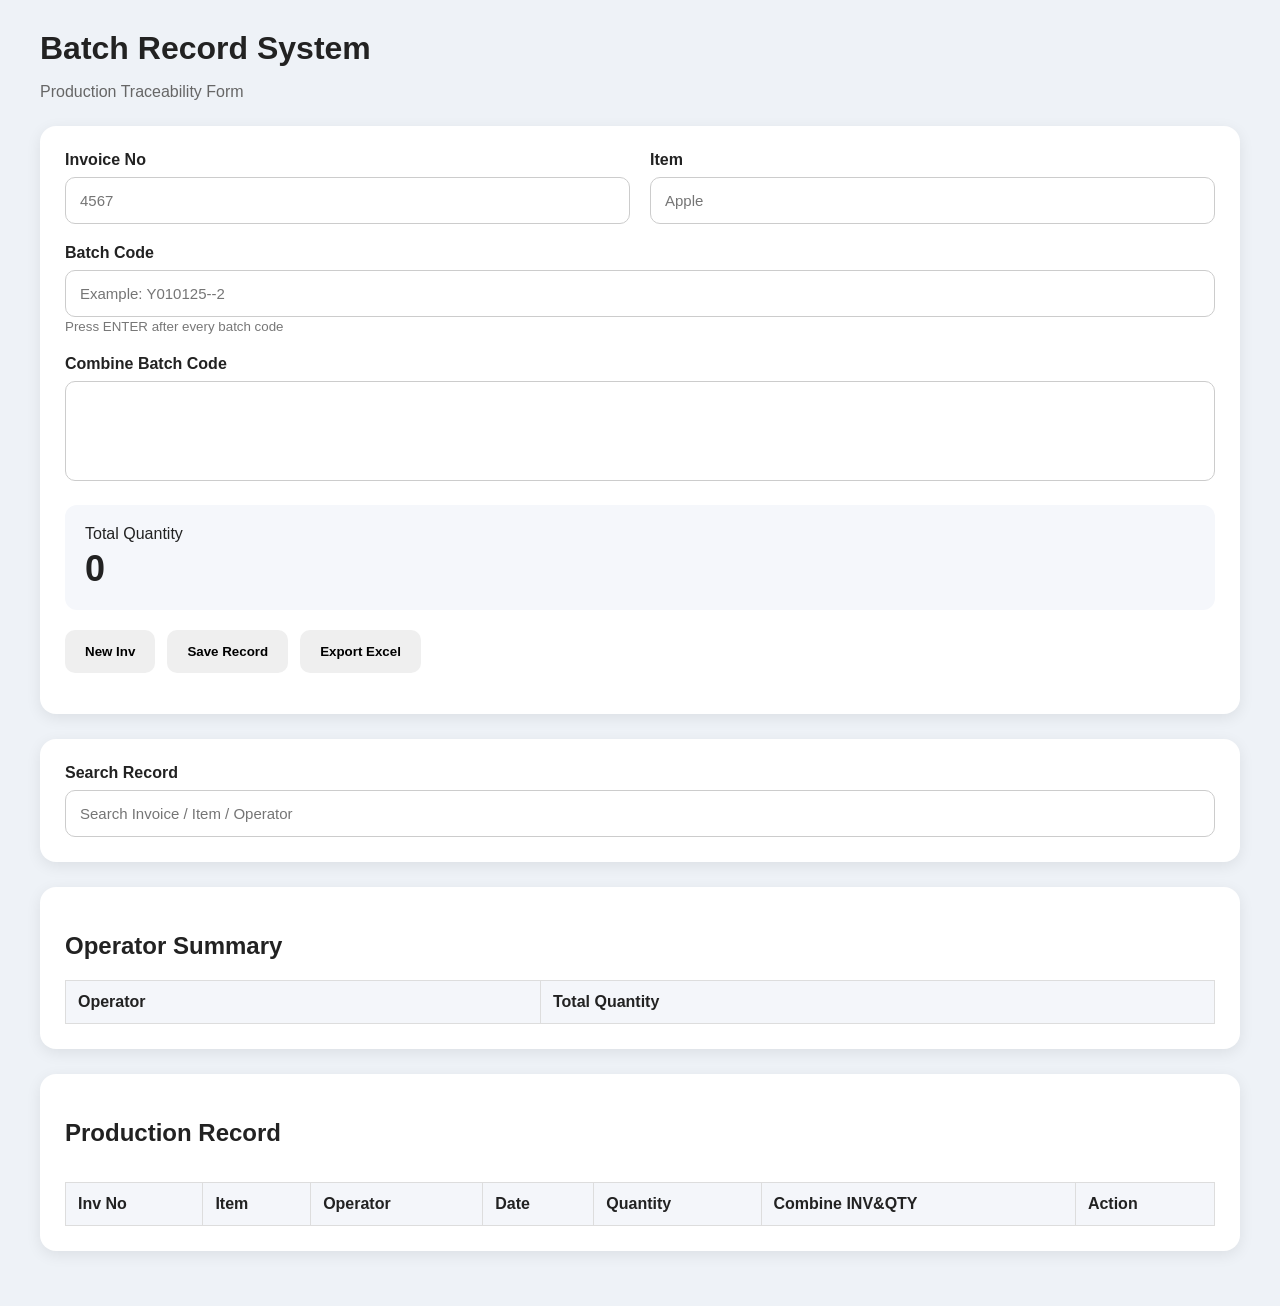
==== index.html @ 57161848 "Add files via upload" ====
<!DOCTYPE html>
<html lang="en">
<head>
  <meta charset="UTF-8" />
  <meta name="viewport" content="width=device-width, initial-scale=1.0"/>
  <title>Batch Record System</title>

  <link rel="stylesheet" href="style.css">
</head>
<body>

<div class="container">

  <div class="header">
    <h1>Batch Record System</h1>
    <p>Production Traceability Form</p>
  </div>

  <!-- FORM -->

  <div class="card">

    <div class="form-grid">

      <div>
        <label>Invoice No</label>
        <input type="text" id="invoice" placeholder="4567">
      </div>

      <div>
        <label>Item</label>
        <input type="text" id="item" placeholder="Apple">
      </div>

    </div>

    <div class="batch-section">

      <label>Batch Code</label>

      <input
        type="text"
        id="batchInput"
        placeholder="Example: Y010125--2"
        onkeydown="handleBatch(event)"
      >

      <small>
        Press ENTER after every batch code
      </small>

    </div>

    <!-- COMBINED -->

    <div class="preview-box">

      <label>Combine Batch Code</label>

      <textarea id="combinedCode" readonly></textarea>

    </div>

    <!-- TOTAL -->

    <div class="summary-box">

      <span>Total Quantity</span>

      <h2 id="totalQty">0</h2>

    </div>

    <!-- BUTTON -->

    <div class="button-group">

      <button onclick="newInv()">
        New Inv
      </button>

      <button onclick="saveRecord()">
        Save Record
      </button>

      <button onclick="exportCSV()">
        Export Excel
      </button>

    </div>

    <p id="error"></p>

  </div>

  <!-- SEARCH -->

  <div class="card">

    <label>Search Record</label>

    <input
      type="text"
      id="searchInput"
      placeholder="Search Invoice / Item / Operator"
      onkeyup="filterTable()"
    >

  </div>

  <!-- OPERATOR SUMMARY -->

  <div class="card">

    <h2>Operator Summary</h2>

    <table>

      <thead>
        <tr>
          <th>Operator</th>
          <th>Total Quantity</th>
        </tr>
      </thead>

      <tbody id="summaryTable"></tbody>

    </table>

  </div>

  <!-- TABLE -->

  <div class="table-card">

    <h2>Production Record</h2>

    <div class="table-wrapper">

      <table>

        <thead>
          <tr>
            <th>Inv No</th>
            <th>Item</th>
            <th>Operator</th>
            <th>Date</th>
            <th>Quantity</th>
            <th>Combine INV&QTY</th>
            <th>Action</th>
          </tr>
        </thead>

        <tbody id="recordTable"></tbody>

      </table>

    </div>

  </div>

</div>

<script src="script.js"></script>

</body>
</html>
---- style.css ----
*{
  box-sizing:border-box;
}

body{
  margin:0;
  padding:30px;
  font-family:Arial, sans-serif;
  background:#eef2f7;
  color:#222;
}

.container{
  max-width:1200px;
  margin:auto;
}

.header{
  margin-bottom:25px;
}

.header h1{
  margin:0;
  font-size:32px;
}

.header p{
  color:#666;
}

.card,
.table-card{
  background:white;
  padding:25px;
  border-radius:16px;
  box-shadow:0 4px 15px rgba(0,0,0,0.08);
  margin-bottom:25px;
}

.form-grid{
  display:grid;
  grid-template-columns:1fr 1fr;
  gap:20px;
}

label{
  display:block;
  margin-bottom:8px;
  font-weight:bold;
}

input,
textarea{
  width:100%;
  padding:14px;
  border:1px solid #ccc;
  border-radius:10px;
  font-size:15px;
}

textarea{
  min-height:100px;
  resize:none;
}

.batch-section,
.preview-box{
  margin-top:20px;
}

small{
  color:#777;
}

.summary-box{
  margin-top:20px;
  background:#f5f7fb;
  padding:20px;
  border-radius:12px;
}

.summary-box h2{
  margin:5px 0 0;
  font-size:36px;
}

.button-group{
  display:flex;
  gap:12px;
  flex-wrap:wrap;
  margin-top:20px;
}

button{
  border:none;
  padding:14px 20px;
  border-radius:10px;
  cursor:pointer;
  font-weight:bold;
}

button:hover{
  opacity:0.9;
}

.delete-btn{
  background:red;
  color:white;
  padding:8px 12px;
  border:none;
  border-radius:8px;
}

#error{
  color:red;
  margin-top:15px;
}

.table-wrapper{
  overflow-x:auto;
}

table{
  width:100%;
  border-collapse:collapse;
  margin-top:15px;
}

th,
td{
  border:1px solid #ddd;
  padding:12px;
  text-align:left;
}

th{
  background:#f4f6fa;
}

@media(max-width:768px){

  body{
    padding:15px;
  }

  .form-grid{
    grid-template-columns:1fr;
  }

}
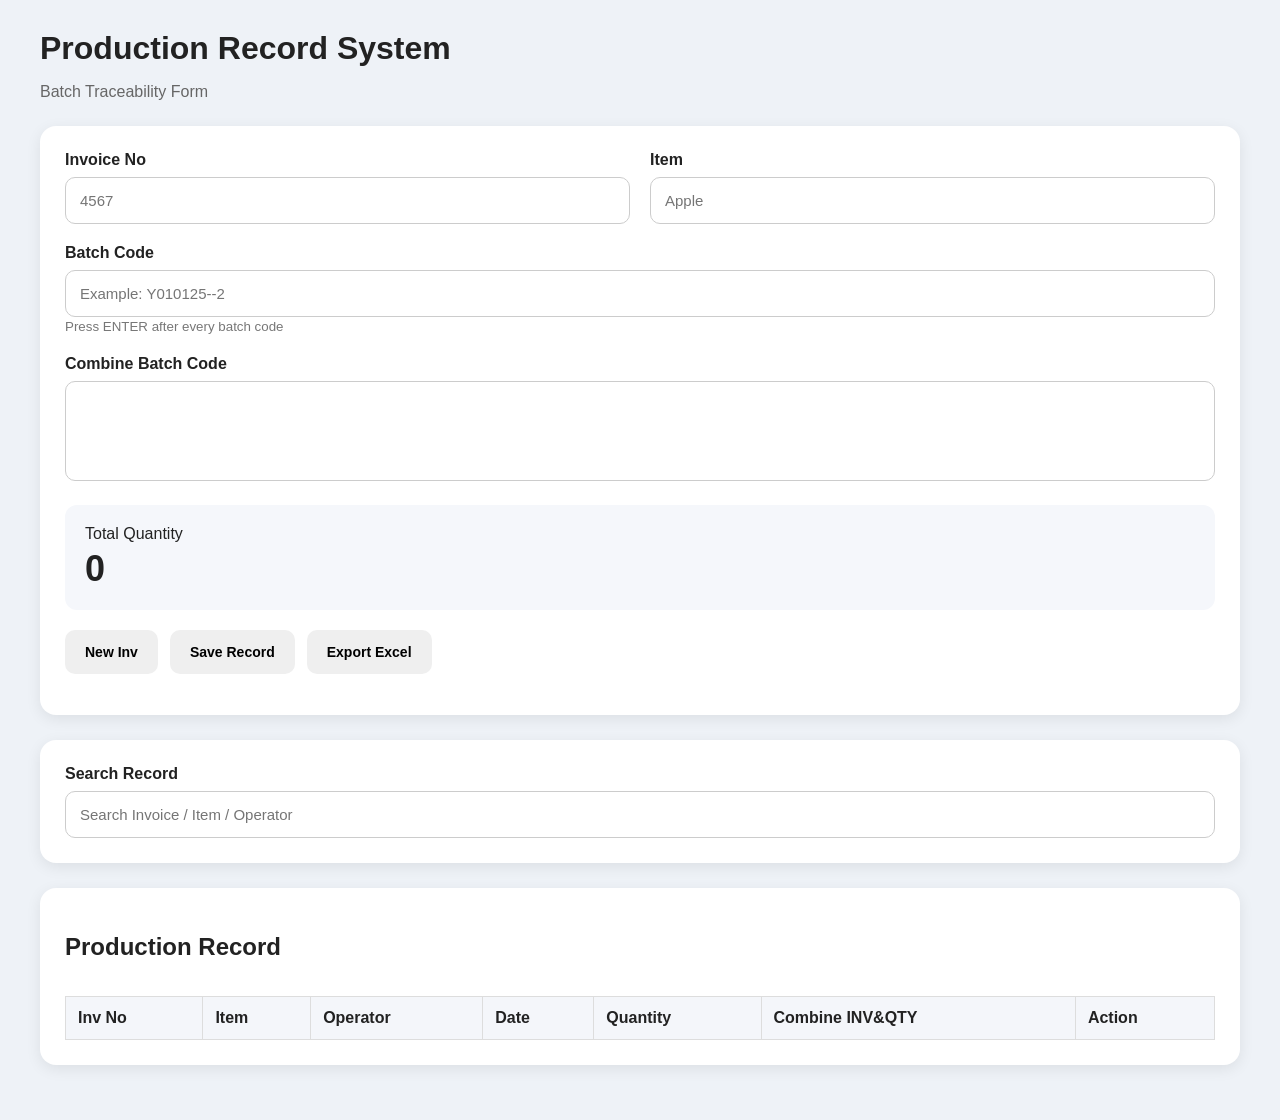
==== commit d2f598f9: "Add files via upload" ====
--- a/index.html
+++ b/index.html
@@ -1,19 +1,28 @@
 <!DOCTYPE html>
 <html lang="en">
 <head>
-  <meta charset="UTF-8" />
-  <meta name="viewport" content="width=device-width, initial-scale=1.0"/>
-  <title>Batch Record System</title>
+  <meta charset="UTF-8">
+  <meta name="viewport" content="width=device-width, initial-scale=1.0">
+
+  <title>Production Record System</title>
 
   <link rel="stylesheet" href="style.css">
+
+  <!-- XLSX LIBRARY -->
+  <script src="https://cdn.sheetjs.com/xlsx-0.20.0/package/dist/xlsx.full.min.js"></script>
+
 </head>
+
 <body>
 
 <div class="container">
 
   <div class="header">
-    <h1>Batch Record System</h1>
-    <p>Production Traceability Form</p>
+
+    <h1>Production Record System</h1>
+
+    <p>Batch Traceability Form</p>
+
   </div>
 
   <!-- FORM -->
@@ -24,15 +33,27 @@
 
       <div>
         <label>Invoice No</label>
-        <input type="text" id="invoice" placeholder="4567">
+
+        <input
+          type="text"
+          id="invoice"
+          placeholder="4567"
+        >
       </div>
 
       <div>
         <label>Item</label>
-        <input type="text" id="item" placeholder="Apple">
+
+        <input
+          type="text"
+          id="item"
+          placeholder="Apple"
+        >
       </div>
 
     </div>
+
+    <!-- BATCH -->
 
     <div class="batch-section">
 
@@ -57,7 +78,10 @@
 
       <label>Combine Batch Code</label>
 
-      <textarea id="combinedCode" readonly></textarea>
+      <textarea
+        id="combinedCode"
+        readonly
+      ></textarea>
 
     </div>
 
@@ -71,7 +95,7 @@
 
     </div>
 
-    <!-- BUTTON -->
+    <!-- BUTTONS -->
 
     <div class="button-group">
 
@@ -83,7 +107,7 @@
         Save Record
       </button>
 
-      <button onclick="exportCSV()">
+      <button onclick="exportExcel()">
         Export Excel
       </button>
 
@@ -108,27 +132,6 @@
 
   </div>
 
-  <!-- OPERATOR SUMMARY -->
-
-  <div class="card">
-
-    <h2>Operator Summary</h2>
-
-    <table>
-
-      <thead>
-        <tr>
-          <th>Operator</th>
-          <th>Total Quantity</th>
-        </tr>
-      </thead>
-
-      <tbody id="summaryTable"></tbody>
-
-    </table>
-
-  </div>
-
   <!-- TABLE -->
 
   <div class="table-card">
@@ -140,15 +143,25 @@
       <table>
 
         <thead>
+
           <tr>
+
             <th>Inv No</th>
+
             <th>Item</th>
+
             <th>Operator</th>
+
             <th>Date</th>
+
             <th>Quantity</th>
+
             <th>Combine INV&QTY</th>
+
             <th>Action</th>
+
           </tr>
+
         </thead>
 
         <tbody id="recordTable"></tbody>
--- a/style.css
+++ b/style.css
@@ -5,7 +5,7 @@
 body{
   margin:0;
   padding:30px;
-  font-family:Arial, sans-serif;
+  font-family:Arial,sans-serif;
   background:#eef2f7;
   color:#222;
 }
@@ -97,6 +97,7 @@
   border-radius:10px;
   cursor:pointer;
   font-weight:bold;
+  font-size:14px;
 }
 
 button:hover{
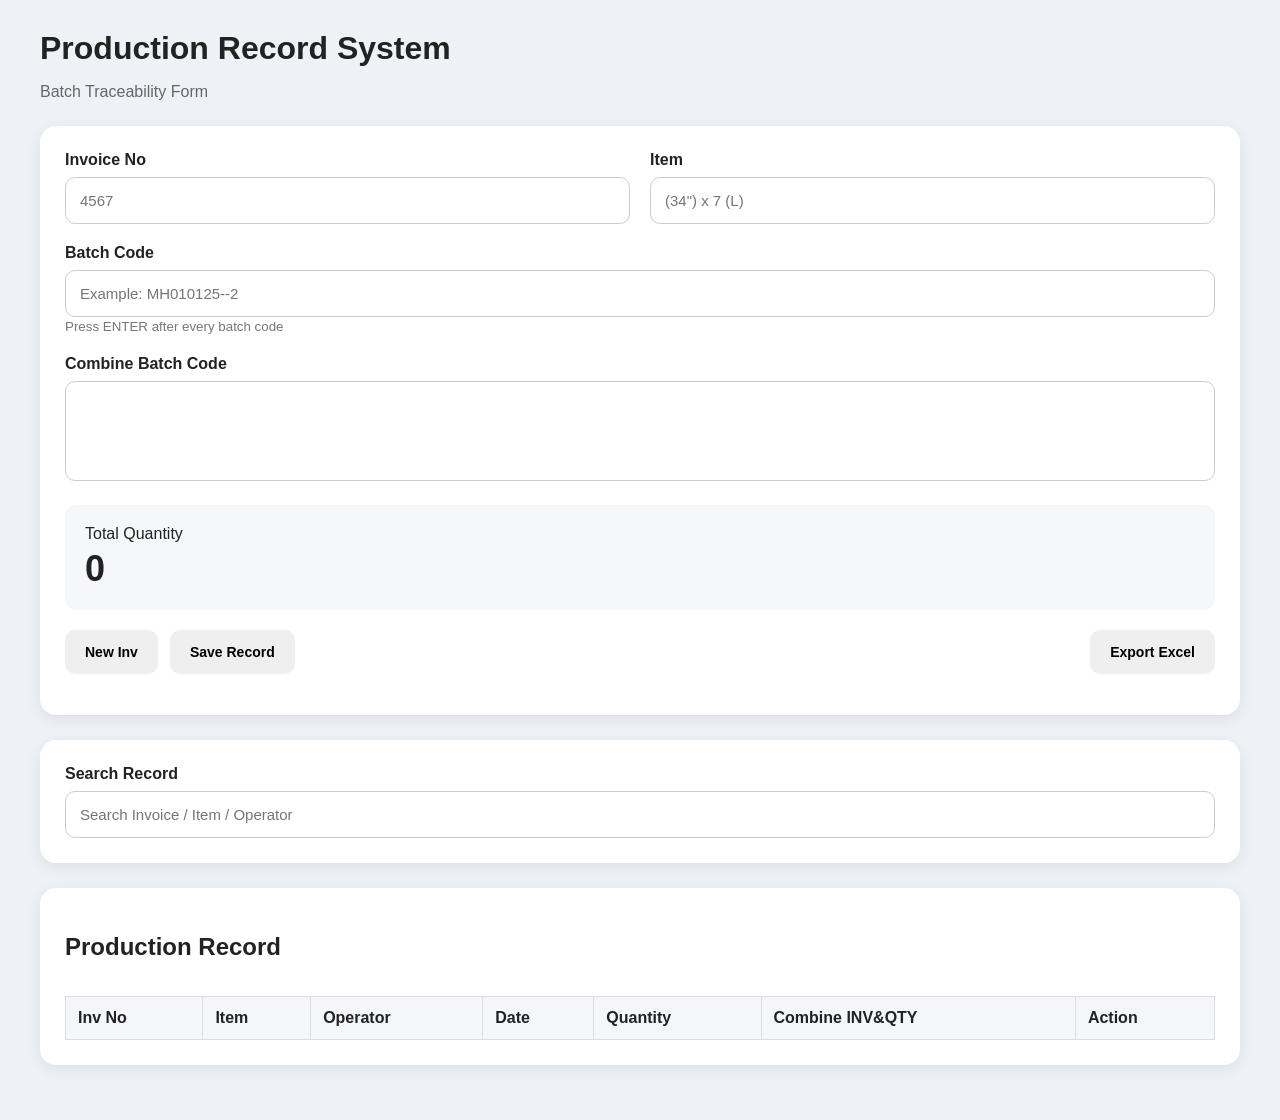
==== commit 965d0b21: "Add files via upload" ====
--- a/index.html
+++ b/index.html
@@ -1,7 +1,9 @@
 <!DOCTYPE html>
 <html lang="en">
 <head>
+
   <meta charset="UTF-8">
+
   <meta name="viewport" content="width=device-width, initial-scale=1.0">
 
   <title>Production Record System</title>
@@ -32,6 +34,7 @@
     <div class="form-grid">
 
       <div>
+
         <label>Invoice No</label>
 
         <input
@@ -39,16 +42,19 @@
           id="invoice"
           placeholder="4567"
         >
+
       </div>
 
       <div>
+
         <label>Item</label>
 
         <input
           type="text"
           id="item"
-          placeholder="Apple"
+          placeholder='(34") x 7 (L)'
         >
+
       </div>
 
     </div>
@@ -62,7 +68,7 @@
       <input
         type="text"
         id="batchInput"
-        placeholder="Example: Y010125--2"
+        placeholder="Example: MH010125--2"
         onkeydown="handleBatch(event)"
       >
 
@@ -107,7 +113,10 @@
         Save Record
       </button>
 
-      <button onclick="exportExcel()">
+      <button
+        class="export-btn"
+        onclick="exportExcel()"
+      >
         Export Excel
       </button>
 
--- a/style.css
+++ b/style.css
@@ -104,6 +104,12 @@
   opacity:0.9;
 }
 
+/* EXPORT BUTTON RIGHT */
+
+.export-btn{
+  margin-left:auto;
+}
+
 .delete-btn{
   background:red;
   color:white;
@@ -148,4 +154,8 @@
     grid-template-columns:1fr;
   }
 
+  .export-btn{
+    margin-left:0;
+  }
+
 }
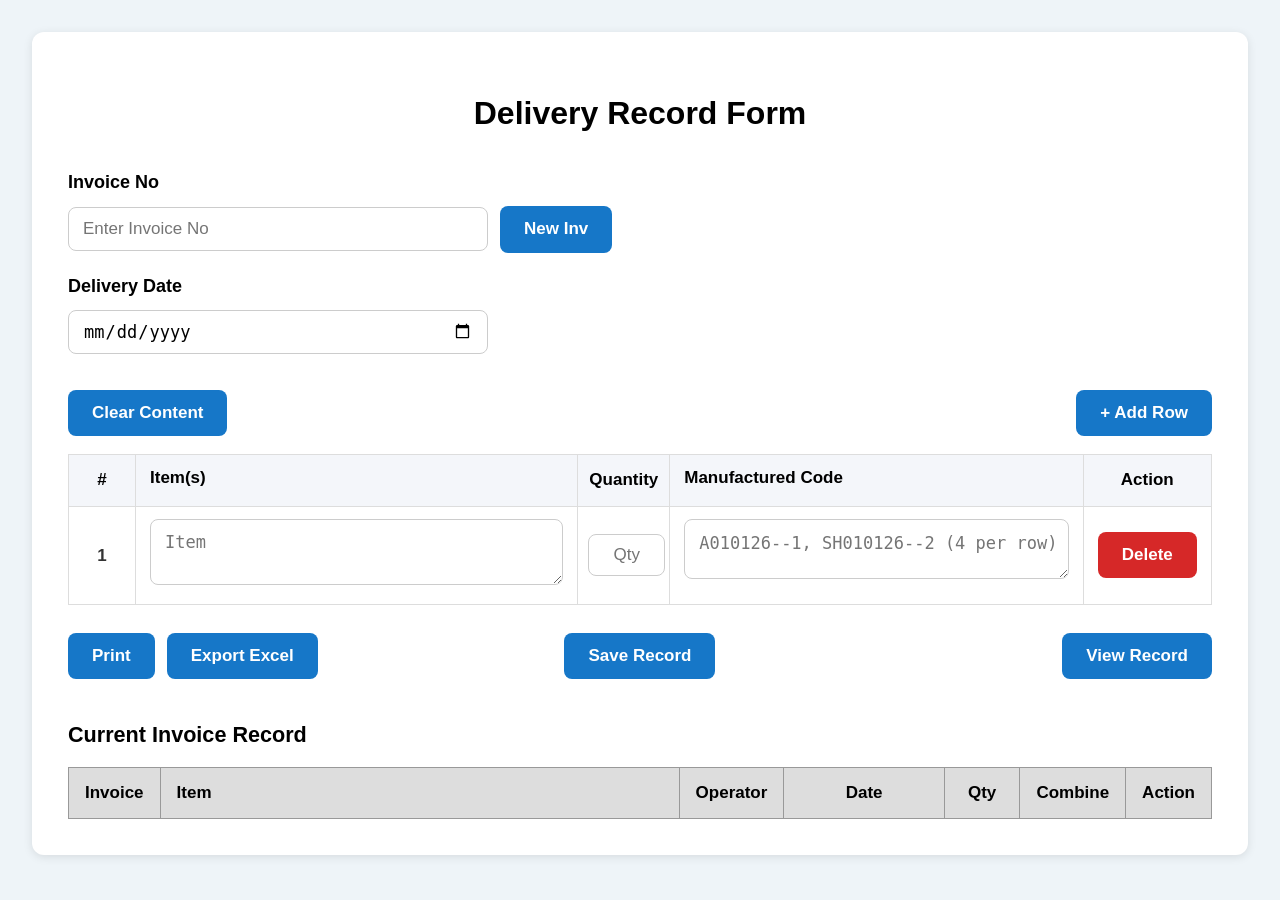
==== commit 8c0c7efc: "Add files via upload" ====
--- a/index.html
+++ b/index.html
@@ -1,189 +1,256 @@
 <!DOCTYPE html>
 <html lang="en">
+
 <head>
 
   <meta charset="UTF-8">
 
   <meta name="viewport" content="width=device-width, initial-scale=1.0">
 
-  <title>Production Record System</title>
+  <title>Delivery Record Form</title>
 
   <link rel="stylesheet" href="style.css">
 
-  <!-- XLSX LIBRARY -->
   <script src="https://cdn.sheetjs.com/xlsx-0.20.0/package/dist/xlsx.full.min.js"></script>
 
 </head>
 
 <body>
 
-<div class="container">
-
-  <div class="header">
-
-    <h1>Production Record System</h1>
-
-    <p>Batch Traceability Form</p>
-
-  </div>
-
-  <!-- FORM -->
-
-  <div class="card">
-
-    <div class="form-grid">
-
-      <div>
+  <div class="container screen-only form-page">
+
+    <h1>Delivery Record Form</h1>
+
+    <div class="top-section">
+
+      <div class="input-group invoice-group">
 
         <label>Invoice No</label>
 
-        <input
-          type="text"
-          id="invoice"
-          placeholder="4567"
-        >
-
-      </div>
-
-      <div>
-
-        <label>Item</label>
-
-        <input
-          type="text"
-          id="item"
-          placeholder='(34") x 7 (L)'
-        >
-
-      </div>
-
-    </div>
-
-    <!-- BATCH -->
-
-    <div class="batch-section">
-
-      <label>Batch Code</label>
-
-      <input
-        type="text"
-        id="batchInput"
-        placeholder="Example: MH010125--2"
-        onkeydown="handleBatch(event)"
-      >
-
-      <small>
-        Press ENTER after every batch code
-      </small>
-
-    </div>
-
-    <!-- COMBINED -->
-
-    <div class="preview-box">
-
-      <label>Combine Batch Code</label>
-
-      <textarea
-        id="combinedCode"
-        readonly
-      ></textarea>
-
-    </div>
-
-    <!-- TOTAL -->
-
-    <div class="summary-box">
-
-      <span>Total Quantity</span>
-
-      <h2 id="totalQty">0</h2>
-
-    </div>
-
-    <!-- BUTTONS -->
-
-    <div class="button-group">
-
-      <button onclick="newInv()">
-        New Inv
+        <div class="invoice-row">
+
+          <input type="text" id="invoiceNo" class="form-field-input" placeholder="Enter Invoice No">
+
+          <button type="button" class="new-inv-btn" onclick="newInvoice()">
+            New Inv
+          </button>
+
+        </div>
+
+      </div>
+
+    </div>
+
+    <div class="input-group delivery-date">
+
+      <label>Delivery Date</label>
+
+      <input type="date" id="deliveryDate" class="form-field-input">
+
+    </div>
+
+    <div class="entry-header">
+
+      <div class="entry-left-buttons">
+
+        <button type="button" onclick="clearEntryContent()">
+          Clear Content
+        </button>
+
+      </div>
+
+      <button type="button" id="addRowBtn" onclick="addRow()">
+        + Add Row
       </button>
 
-      <button onclick="saveRecord()">
+    </div>
+
+    <div class="table-scroll-wrap">
+
+      <table id="entryTable" class="app-table entry-table">
+
+        <thead>
+
+          <tr>
+
+            <th class="col-shrink col-num">
+              #
+            </th>
+
+            <th class="col-item">
+              Item(s)
+            </th>
+
+            <th class="col-shrink col-qty">
+              Quantity
+            </th>
+
+            <th class="col-fill col-batch">
+              Manufactured Code
+            </th>
+
+            <th class="col-shrink col-action">
+              Action
+            </th>
+
+          </tr>
+
+        </thead>
+
+        <tbody id="entryBody">
+
+          <tr>
+
+            <td class="col-shrink col-num row-num-cell">
+              <span class="row-num">1</span>
+            </td>
+
+            <td class="col-item-cell">
+
+              <textarea class="item-input" placeholder="Item"></textarea>
+
+            </td>
+
+            <td class="col-shrink col-qty-cell">
+
+              <input type="text" class="qty-input" placeholder="Qty">
+
+            </td>
+
+            <td class="col-fill col-batch-cell">
+
+              <textarea class="batch-input" placeholder="A010126--1, SH010126--2 (4 per row)"
+                onblur="formatBatchInput(this)"></textarea>
+
+            </td>
+
+            <td class="col-shrink col-action action-cell">
+
+              <button type="button" class="delete-btn" onclick="deleteRow(this)">
+                Delete
+              </button>
+
+            </td>
+
+          </tr>
+
+        </tbody>
+
+      </table>
+
+    </div>
+
+    <div class="bottom-buttons">
+
+      <div class="bottom-left-group">
+
+        <button type="button" class="btn-left" onclick="window.print()">
+          Print
+        </button>
+
+        <button type="button" onclick="exportDeliveryExcel()">
+          Export Excel
+        </button>
+
+      </div>
+
+      <button type="button" class="btn-center" onclick="saveRecord()">
         Save Record
       </button>
 
-      <button
-        class="export-btn"
-        onclick="exportExcel()"
-      >
-        Export Excel
+      <button type="button" class="btn-right" onclick="goToRecords()">
+        View Record
       </button>
 
     </div>
 
-    <p id="error"></p>
+    <div class="current-record">
+
+      <h2>Current Invoice Record</h2>
+
+      <div class="table-scroll-wrap">
+
+        <table id="currentRecordTable" class="app-table records-table">
+
+          <thead>
+
+            <tr>
+
+              <th class="col-shrink col-invoice">Invoice</th>
+
+              <th class="col-fill col-item">Item</th>
+
+              <th class="col-shrink col-op">Operator</th>
+
+              <th class="col-shrink col-date">Date</th>
+
+              <th class="col-shrink col-qty">Qty</th>
+
+              <th class="col-shrink col-combine">Combine</th>
+
+              <th class="col-shrink col-action">Action</th>
+
+            </tr>
+
+          </thead>
+
+          <tbody id="currentRecordBody"></tbody>
+
+        </table>
+
+      </div>
+
+    </div>
 
   </div>
 
-  <!-- SEARCH -->
-
-  <div class="card">
-
-    <label>Search Record</label>
-
-    <input
-      type="text"
-      id="searchInput"
-      placeholder="Search Invoice / Item / Operator"
-      onkeyup="filterTable()"
-    >
+  <!-- PRINT AREA -->
+
+  <div id="printArea" class="print-sheet">
+
+    <div class="print-content">
+
+      <table class="print-table">
+
+        <thead>
+
+          <tr>
+
+            <th class="print-col-item">
+              Item(s)
+            </th>
+
+            <th class="print-col-qty">
+              Quantity
+            </th>
+
+            <th class="print-col-batch">
+              Manufactured Code
+            </th>
+
+          </tr>
+
+        </thead>
+
+        <tbody id="printBody"></tbody>
+
+      </table>
+
+      <div class="delivered-on" id="deliverySection">
+
+        Delivered on:
+        <span id="printDeliveryDate"></span>
+
+      </div>
+
+    </div>
 
   </div>
 
-  <!-- TABLE -->
-
-  <div class="table-card">
-
-    <h2>Production Record</h2>
-
-    <div class="table-wrapper">
-
-      <table>
-
-        <thead>
-
-          <tr>
-
-            <th>Inv No</th>
-
-            <th>Item</th>
-
-            <th>Operator</th>
-
-            <th>Date</th>
-
-            <th>Quantity</th>
-
-            <th>Combine INV&QTY</th>
-
-            <th>Action</th>
-
-          </tr>
-
-        </thead>
-
-        <tbody id="recordTable"></tbody>
-
-      </table>
-
-    </div>
-
-  </div>
-
-</div>
-
-<script src="script.js"></script>
+  <script src="batch-utils.js"></script>
+  <script src="table-render.js"></script>
+  <script src="script.js"></script>
 
 </body>
+
 </html>
--- a/style.css
+++ b/style.css
@@ -1,161 +1,954 @@
-*{
-  box-sizing:border-box;
-}
-
 body{
+
   margin:0;
-  padding:30px;
-  font-family:Arial,sans-serif;
-  background:#eef2f7;
-  color:#222;
+  padding:clamp(12px, 2.5vw, 40px);
+  background:#eef4f8;
+  font-family:Arial;
+  font-weight:400;
+  box-sizing:border-box;
+
+}
+
+.form-page{
+
+  font-size:18px;
+  font-weight:400;
+  line-height:1.5;
+
 }
 
 .container{
-  max-width:1200px;
-  margin:auto;
-}
-
-.header{
-  margin-bottom:25px;
-}
-
-.header h1{
+
+  width:100%;
+  max-width:none;
+  margin:0 auto;
+  background:white;
+  padding:clamp(16px, 3vw, 36px);
+  border-radius:12px;
+  box-shadow:0 2px 10px rgba(0,0,0,0.1);
+  box-sizing:border-box;
+
+}
+
+h1{
+
+  text-align:center;
+  margin-bottom:32px;
+  font-size:2rem;
+
+}
+
+h2{
+
+  font-size:1.35rem;
   margin:0;
-  font-size:32px;
-}
-
-.header p{
-  color:#666;
-}
-
-.card,
-.table-card{
-  background:white;
-  padding:25px;
-  border-radius:16px;
-  box-shadow:0 4px 15px rgba(0,0,0,0.08);
-  margin-bottom:25px;
-}
-
-.form-grid{
-  display:grid;
-  grid-template-columns:1fr 1fr;
-  gap:20px;
-}
-
-label{
-  display:block;
-  margin-bottom:8px;
-  font-weight:bold;
+
+}
+
+.top-section{
+
+  margin-bottom:20px;
+
+}
+
+.input-group{
+
+  display:flex;
+  flex-direction:column;
+
+}
+
+.input-group label{
+
+  margin-bottom:10px;
+  font-weight:600;
+  font-size:18px;
+
+}
+
+.form-field-input{
+
+  width:100%;
+  max-width:420px;
+  height:44px;
+  padding:0 14px;
+  border:1px solid #ccc;
+  border-radius:8px;
+  font-size:17px;
+  font-weight:400;
+  box-sizing:border-box;
+
+}
+
+.invoice-row{
+
+  display:flex;
+  align-items:center;
+  gap:12px;
+
+}
+
+.invoice-group .form-field-input{
+
+  flex-shrink:0;
+
+}
+
+.new-inv-btn{
+
+  flex-shrink:0;
+  white-space:nowrap;
+
+}
+
+.delivery-date{
+
+  margin-bottom:20px;
+
 }
 
 input,
 textarea{
-  width:100%;
-  padding:14px;
+
+  padding:12px 14px;
   border:1px solid #ccc;
-  border-radius:10px;
-  font-size:15px;
+  border-radius:8px;
+  font-size:17px;
+  font-weight:400;
+
 }
 
 textarea{
-  min-height:100px;
-  resize:none;
-}
-
-.batch-section,
-.preview-box{
-  margin-top:20px;
-}
-
-small{
-  color:#777;
-}
-
-.summary-box{
-  margin-top:20px;
-  background:#f5f7fb;
-  padding:20px;
-  border-radius:12px;
-}
-
-.summary-box h2{
-  margin:5px 0 0;
-  font-size:36px;
-}
-
-.button-group{
+
+  min-height:88px;
+  resize:vertical;
+
+}
+
+.batch-input{
+
+  width:570px;
+  max-width:100%;
+  height:60px;
+  min-height:60px;
+  line-height:1.4;
+  white-space:pre;
+  overflow-x:auto;
+  resize:vertical;
+
+}
+
+.entry-header{
+
   display:flex;
+  justify-content:space-between;
+  align-items:center;
+  margin:36px 0 18px;
+  gap:16px;
+
+}
+
+.table-scroll-wrap{
+
+  width:100%;
+  overflow-x:auto;
+  -webkit-overflow-scrolling:touch;
+
+}
+
+/* Shared table layout: shrink columns auto-fit, fill column takes rest */
+
+.app-table{
+
+  width:100%;
+  border-collapse:collapse;
+  table-layout:auto;
+  font-size:17px;
+
+}
+
+.app-table .col-shrink{
+
+  width:1%;
+  white-space:nowrap;
+  text-align:center;
+  vertical-align:middle;
+
+}
+
+.app-table .col-fill{
+
+  width:100%;
+  text-align:left;
+  vertical-align:top;
+  word-break:break-word;
+
+}
+
+.app-table thead th{
+
+  font-weight:600;
+  text-align:center;
+  vertical-align:middle;
+  padding:14px 16px;
+  line-height:1.35;
+
+}
+
+.app-table tbody td{
+
+  padding:14px 16px;
+  vertical-align:middle;
+
+}
+
+.app-table .col-fill tbody td,
+.app-table tbody td.col-fill{
+
+  vertical-align:top;
+
+}
+
+/* Entry table (index) */
+
+.entry-table{
+
+  table-layout:fixed;
+
+}
+
+.entry-table thead th{
+
+  background:rgb(244, 246, 250);
+
+}
+
+.entry-table th,
+.entry-table td{
+
+  border:1px solid #ddd;
+
+}
+
+.entry-table .col-shrink.col-num{
+
+  width:4%;
+
+}
+
+.entry-table .col-item,
+.entry-table .col-item-cell{
+
+  width:28%;
+  min-width:100px;
+  max-width:none;
+  text-align:left;
+  vertical-align:top;
+  padding:12px 14px;
+
+}
+
+.entry-table .item-input{
+
+  width:100%;
+  min-height:44px;
+  box-sizing:border-box;
+  font-size:17px;
+
+}
+
+.entry-table thead th.col-fill.col-batch,
+.entry-table td.col-batch-cell{
+
+  width:51%;
+  min-width:160px;
+  text-align:left;
+  vertical-align:top;
+  padding:12px 14px;
+  overflow:hidden;
+  box-sizing:border-box;
+
+}
+
+.entry-table thead th.col-shrink.col-qty,
+.entry-table td.col-qty-cell{
+
+  width:8%;
+  min-width:96px;
+  max-width:110px;
+  white-space:nowrap;
+  text-align:center;
+  padding-left:10px;
+  padding-right:10px;
+  overflow:hidden;
+  box-sizing:border-box;
+
+}
+
+.entry-table .qty-input{
+
+  width:100%;
+  max-width:5.5em;
+  min-width:4.5em;
+  margin:0 auto;
+  display:block;
+  text-align:center;
+  padding:10px 6px;
+  box-sizing:border-box;
+  font-size:17px;
+
+}
+
+.entry-table .batch-input{
+
+  display:block;
+  width:100%;
+  max-width:570px;
+  height:60px;
+  min-height:60px;
+  box-sizing:border-box;
+  font-size:17px;
+
+}
+
+.entry-table .col-shrink.col-action{
+
+  width:9%;
+
+}
+
+.entry-table .col-num,
+.entry-table .row-num-cell{
+
+  padding-left:10px;
+  padding-right:10px;
+
+}
+
+.row-num{
+
+  font-weight:600;
+  color:#333;
+
+}
+
+.entry-table .col-action,
+.entry-table .action-cell{
+
+  padding-left:12px;
+  padding-right:12px;
+
+}
+
+.entry-table tbody td.col-item-cell,
+.entry-table tbody td.col-batch-cell{
+
+  vertical-align:top;
+
+}
+
+.entry-table tbody td.row-num-cell,
+.entry-table tbody td.col-qty-cell,
+.entry-table tbody td.action-cell{
+
+  vertical-align:middle;
+
+}
+
+.left-align{
+
+  text-align:left;
+
+}
+
+button{
+
+  background:#1677c8;
+  color:white;
+  border:none;
+  padding:12px 24px;
+  border-radius:8px;
+  cursor:pointer;
+  font-weight:600;
+  font-size:17px;
+  line-height:1.3;
+
+}
+
+button:hover{
+
+  opacity:0.9;
+
+}
+
+.delete-btn{
+
+  background:#d62828;
+
+}
+
+.bottom-buttons{
+
+  display:grid;
+  grid-template-columns:1fr 1fr 1fr;
+  align-items:center;
+  margin-top:28px;
+  gap:16px;
+
+}
+
+.bottom-left-group{
+
+  display:flex;
+  align-items:center;
   gap:12px;
+  justify-self:start;
   flex-wrap:wrap;
-  margin-top:20px;
-}
-
-button{
-  border:none;
-  padding:14px 20px;
-  border-radius:10px;
-  cursor:pointer;
-  font-weight:bold;
-  font-size:14px;
-}
-
-button:hover{
-  opacity:0.9;
-}
-
-/* EXPORT BUTTON RIGHT */
-
-.export-btn{
-  margin-left:auto;
-}
-
-.delete-btn{
-  background:red;
-  color:white;
-  padding:8px 12px;
-  border:none;
+
+}
+
+.bottom-buttons .btn-left{
+
+  justify-self:start;
+
+}
+
+.bottom-buttons .btn-center{
+
+  justify-self:center;
+
+}
+
+.bottom-buttons .btn-right{
+
+  justify-self:end;
+
+}
+
+.current-record{
+
+  margin-top:40px;
+
+}
+
+.current-record table{
+
+  margin-top:15px;
+
+}
+
+/* Records & current invoice tables (same layout) */
+
+.records-table thead th{
+
+  background-color:rgb(221, 221, 221);
+
+}
+
+.records-table th,
+.records-table td{
+
+  border:1px solid #999;
+
+}
+
+.records-table .col-fill.col-item{
+
+  width:100%;
+  min-width:180px;
+  text-align:left;
+
+}
+
+.records-table .col-shrink.col-date{
+
+  min-width:7.5em;
+
+}
+
+.records-table .col-shrink.col-qty{
+
+  min-width:2.5em;
+
+}
+
+.records-table .col-shrink.col-invoice,
+.records-table .col-shrink.col-op,
+.records-table .col-shrink.col-combine{
+
+  min-width:0;
+
+}
+
+.records-table .action-cell{
+
+  padding-left:12px;
+  padding-right:12px;
+
+}
+
+#addRowBtn:disabled{
+
+  opacity:0.5;
+  cursor:not-allowed;
+
+}
+
+/* PRINT AREA */
+
+#printArea{
+
+  display:none;
+
+}
+
+/* PRINT MODE — A5 landscape, 140% scale on print area only */
+
+@media print {
+
+  @page{
+
+    size:A5 landscape;
+    margin:15mm 10mm 5mm 15mm;
+
+  }
+
+  body{
+
+    background:white;
+    padding:0;
+    margin:0;
+
+  }
+
+  .screen-only{
+
+    display:none;
+
+  }
+
+  #printArea{
+
+    display:block;
+    position:relative;
+    width:210mm;
+    min-height:148mm;
+    margin:0 auto;
+    font-family:"Times New Roman";
+    font-size:11pt;
+    box-sizing:border-box;
+    zoom:1.4;
+
+  }
+
+  .print-content{
+
+    width:210mm;
+    margin:0 auto;
+    padding-top:0;
+    box-sizing:border-box;
+
+  }
+
+  .print-table{
+
+    width:100%;
+    border-collapse:collapse;
+    table-layout:fixed;
+
+  }
+
+  .print-table th{
+
+    text-align:center;
+    font-weight:bold;
+    padding:6pt 4pt;
+    font-size:12pt;
+    border-bottom:1.5pt solid black;
+    vertical-align:middle;
+
+  }
+
+  .print-table td{
+
+    padding:6pt 4pt;
+    font-size:12pt;
+    border-bottom:0.5px dotted black;
+    vertical-align:top;
+
+  }
+
+  .print-col-item{
+
+    width:30.952%;
+    text-align:left;
+
+  }
+
+  .print-col-qty,
+  .print-table th.print-col-qty,
+  .print-table td.print-col-qty{
+
+    width:9.524%;
+    text-align:center;
+    white-space:nowrap;
+    border-left:1.5pt solid black;
+    border-right:1.5pt solid black;
+    vertical-align:top;
+
+  }
+
+  .print-col-batch{
+
+    width:59.524%;
+    text-align:left;
+
+  }
+
+  .print-table .batch-cell{
+
+    white-space:normal;
+    word-break:keep-all;
+    overflow-wrap:normal;
+
+  }
+
+  .print-table .batch-cell .batch-line{
+
+    display:block;
+    white-space:nowrap;
+
+  }
+
+  .print-table tr:last-child td{
+
+    border-bottom:none;
+
+  }
+
+  .delivered-on{
+
+    position:static;
+    margin-top:54pt;
+    margin-bottom:0;
+    padding:0;
+    text-align:left;
+    font-family:"Times New Roman";
+    font-size:11pt;
+    page-break-inside:avoid;
+
+  }
+
+}
+
+@media (min-width:1200px){
+
+  .entry-table thead th.col-item,
+  .entry-table td.col-item-cell{
+
+    width:36%;
+
+  }
+
+  .entry-table thead th.col-fill.col-batch,
+  .entry-table td.col-batch-cell{
+
+    width:36%;
+
+  }
+
+  .entry-table thead th.col-shrink.col-qty,
+  .entry-table td.col-qty-cell{
+
+    width:8%;
+    min-width:96px;
+    max-width:110px;
+
+  }
+
+}
+
+.pagination{
+
+  display:flex;
+  align-items:center;
+  justify-content:center;
+  gap:20px;
+  margin-top:24px;
+  font-size:17px;
+
+}
+
+.pagination button:disabled{
+
+  opacity:0.5;
+  cursor:not-allowed;
+
+}
+
+.page-jump{
+
+  margin-left:8px;
+  font-size:17px;
+
+}
+
+.page-input{
+
+  width:4.5em;
+  padding:8px 10px;
+  border:1px solid #ccc;
   border-radius:8px;
-}
-
-#error{
-  color:red;
-  margin-top:15px;
-}
-
-.table-wrapper{
-  overflow-x:auto;
-}
-
-table{
-  width:100%;
-  border-collapse:collapse;
-  margin-top:15px;
-}
-
-th,
-td{
-  border:1px solid #ddd;
-  padding:12px;
-  text-align:left;
-}
-
-th{
-  background:#f4f6fa;
-}
-
-@media(max-width:768px){
+  font-size:17px;
+  text-align:center;
+  box-sizing:border-box;
+
+}
+
+.records-filters{
+
+  display:flex;
+  flex-wrap:wrap;
+  align-items:center;
+  gap:12px;
+  margin-bottom:20px;
+
+}
+
+.filter-input{
+
+  flex:1;
+  min-width:160px;
+  padding:12px 16px;
+  border:1px solid #ccc;
+  border-radius:8px;
+  font-size:17px;
+  box-sizing:border-box;
+
+}
+
+.filter-clear-btn{
+
+  flex-shrink:0;
+
+}
+
+/* Records page */
+
+.records-toolbar{
+
+  display:grid;
+  grid-template-columns:1fr 2fr 1fr;
+  align-items:center;
+  gap:16px;
+  margin-bottom:20px;
+
+}
+
+.records-toolbar-left{
+
+  justify-self:start;
+
+}
+
+.records-toolbar-center{
+
+  justify-self:center;
+  width:100%;
+  max-width:420px;
+
+}
+
+.records-search{
+
+  width:100%;
+  padding:12px 16px;
+  border:1px solid #ccc;
+  border-radius:8px;
+  font-size:17px;
+  box-sizing:border-box;
+
+}
+
+.records-toolbar-right{
+
+  justify-self:end;
+
+}
+
+.records-page{
+
+  font-size:18px;
+  line-height:1.5;
+
+}
+
+#recordTable .delete-btn{
+
+  margin:0 auto;
+
+}
+
+/* Responsive */
+
+@media (max-width:900px){
+
+  .records-toolbar{
+
+    grid-template-columns:1fr;
+    gap:12px;
+
+  }
+
+  .records-toolbar-left,
+  .records-toolbar-center,
+  .records-toolbar-right{
+
+    justify-self:stretch;
+    max-width:100%;
+
+  }
+
+  .records-toolbar-center{
+
+    order:2;
+
+  }
+
+  .records-toolbar-right{
+
+    order:3;
+    text-align:right;
+
+  }
+
+  .entry-header{
+
+    flex-wrap:wrap;
+    gap:12px;
+
+  }
+
+}
+
+@media (max-width:768px){
 
   body{
-    padding:15px;
-  }
-
-  .form-grid{
+
+    padding:10px;
+
+  }
+
+  .container{
+
+    padding:14px;
+    border-radius:8px;
+
+  }
+
+  h1{
+
+    font-size:1.35rem;
+    margin-bottom:20px;
+
+  }
+
+  .form-page,
+  .records-page{
+
+    font-size:17px;
+
+  }
+
+  .invoice-row{
+
+    flex-wrap:wrap;
+
+  }
+
+  .form-field-input{
+
+    max-width:100%;
+
+  }
+
+  .bottom-buttons{
+
     grid-template-columns:1fr;
-  }
-
-  .export-btn{
-    margin-left:0;
+
+  }
+
+  .bottom-left-group{
+
+    width:100%;
+
+  }
+
+  .bottom-buttons .btn-left,
+  .bottom-buttons .btn-center,
+  .bottom-buttons .btn-right{
+
+    justify-self:stretch;
+    width:100%;
+
+  }
+
+  .entry-table{
+
+    table-layout:auto;
+
+  }
+
+  .entry-table .col-item,
+  .entry-table .col-item-cell,
+  .entry-table .col-fill.col-batch,
+  .entry-table .col-batch-cell{
+
+    width:auto;
+    max-width:none;
+
+  }
+
+  .entry-table .batch-input{
+
+    max-width:100%;
+
+  }
+
+  .app-table{
+
+    font-size:16px;
+
+  }
+
+  .app-table thead th,
+  .app-table tbody td{
+
+    padding:12px 14px;
+
+  }
+
+}
+
+@media (max-width:480px){
+
+  h1{
+
+    font-size:1.5rem;
+
+  }
+
+  .form-page h2{
+
+    font-size:1.15rem;
+
+  }
+
+  button{
+
+    padding:12px 18px;
+    font-size:16px;
+
   }
 
 }
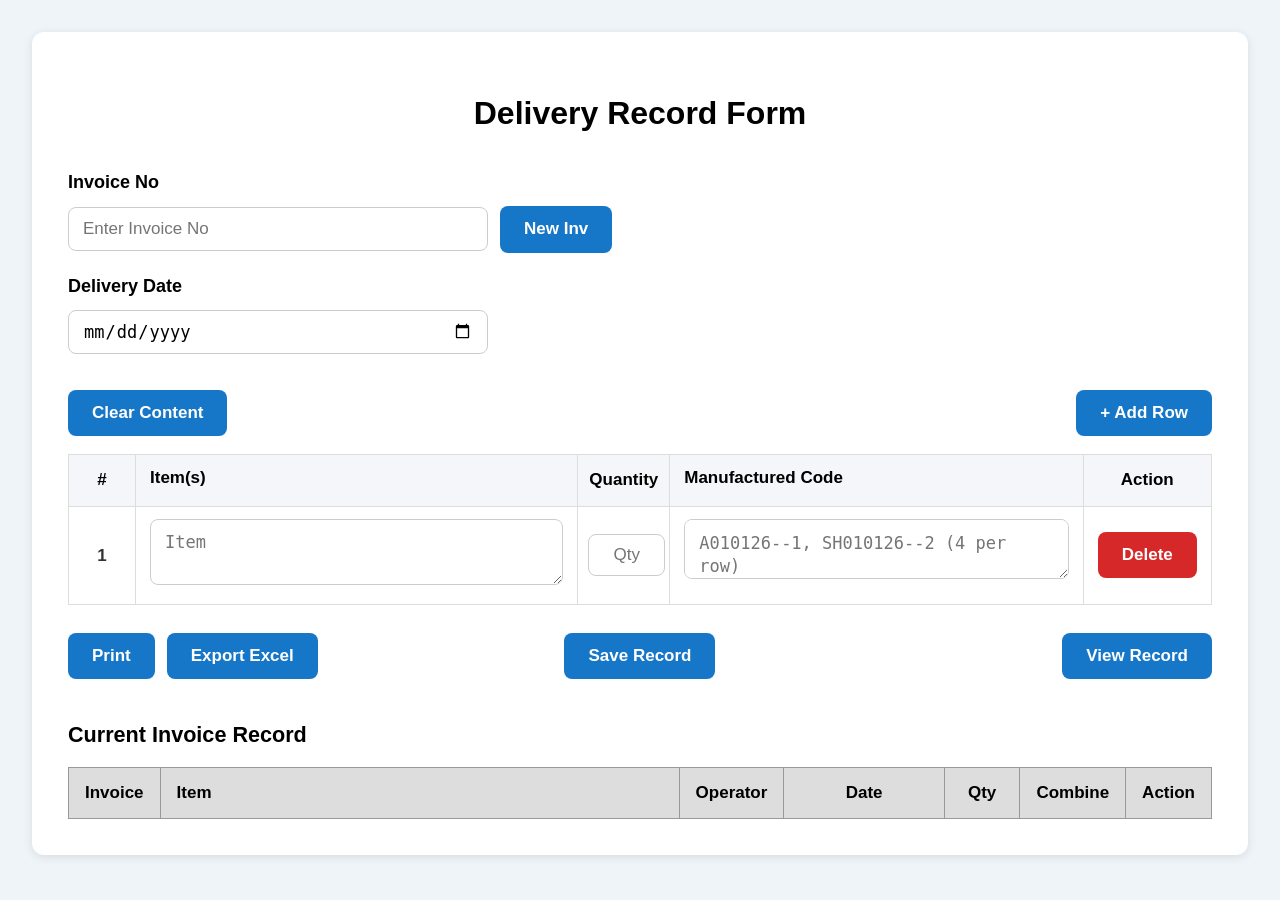
==== commit ab1a7796: "Add files via upload" ====
--- a/index.html
+++ b/index.html
@@ -113,7 +113,7 @@
 
             <td class="col-shrink col-qty-cell">
 
-              <input type="text" class="qty-input" placeholder="Qty">
+              <input type="text" inputmode="numeric"class="qty-input" placeholder="Qty">
 
             </td>
 
--- a/style.css
+++ b/style.css
@@ -1,504 +1,507 @@
-body{
-
-  margin:0;
-  padding:clamp(12px, 2.5vw, 40px);
-  background:#eef4f8;
-  font-family:Arial;
-  font-weight:400;
-  box-sizing:border-box;
-
-}
-
-.form-page{
-
-  font-size:18px;
-  font-weight:400;
-  line-height:1.5;
-
-}
-
-.container{
-
-  width:100%;
-  max-width:none;
-  margin:0 auto;
-  background:white;
-  padding:clamp(16px, 3vw, 36px);
-  border-radius:12px;
-  box-shadow:0 2px 10px rgba(0,0,0,0.1);
-  box-sizing:border-box;
-
-}
-
-h1{
-
-  text-align:center;
-  margin-bottom:32px;
-  font-size:2rem;
-
-}
-
-h2{
-
-  font-size:1.35rem;
-  margin:0;
-
-}
-
-.top-section{
-
-  margin-bottom:20px;
-
-}
-
-.input-group{
-
-  display:flex;
-  flex-direction:column;
-
-}
-
-.input-group label{
-
-  margin-bottom:10px;
-  font-weight:600;
-  font-size:18px;
-
-}
-
-.form-field-input{
-
-  width:100%;
-  max-width:420px;
-  height:44px;
-  padding:0 14px;
-  border:1px solid #ccc;
-  border-radius:8px;
-  font-size:17px;
-  font-weight:400;
-  box-sizing:border-box;
-
-}
-
-.invoice-row{
-
-  display:flex;
-  align-items:center;
-  gap:12px;
-
-}
-
-.invoice-group .form-field-input{
-
-  flex-shrink:0;
-
-}
-
-.new-inv-btn{
-
-  flex-shrink:0;
-  white-space:nowrap;
-
-}
-
-.delivery-date{
-
-  margin-bottom:20px;
+body {
+
+  margin: 0;
+  padding: clamp(12px, 2.5vw, 40px);
+  background: #eef4f8;
+  font-family: Arial;
+  font-weight: 400;
+  box-sizing: border-box;
+
+}
+
+.form-page {
+
+  font-size: 18px;
+  font-weight: 400;
+  line-height: 1.5;
+
+}
+
+.container {
+
+  width: 100%;
+  max-width: none;
+  margin: 0 auto;
+  background: white;
+  padding: clamp(16px, 3vw, 36px);
+  border-radius: 12px;
+  box-shadow: 0 2px 10px rgba(0, 0, 0, 0.1);
+  box-sizing: border-box;
+
+}
+
+h1 {
+
+  text-align: center;
+  margin-bottom: 32px;
+  font-size: 2rem;
+
+}
+
+h2 {
+
+  font-size: 1.35rem;
+  margin: 0;
+
+}
+
+.top-section {
+
+  margin-bottom: 20px;
+
+}
+
+.input-group {
+
+  display: flex;
+  flex-direction: column;
+
+}
+
+.input-group label {
+
+  margin-bottom: 10px;
+  font-weight: 600;
+  font-size: 18px;
+
+}
+
+.form-field-input {
+
+  width: 100%;
+  max-width: 420px;
+  height: 44px;
+  padding: 0 14px;
+  border: 1px solid #ccc;
+  border-radius: 8px;
+  font-size: 17px;
+  font-weight: 400;
+  box-sizing: border-box;
+
+}
+
+.invoice-row {
+
+  display: flex;
+  align-items: center;
+  gap: 12px;
+
+}
+
+.invoice-group .form-field-input {
+
+  flex-shrink: 0;
+
+}
+
+.new-inv-btn {
+
+  flex-shrink: 0;
+  white-space: nowrap;
+
+}
+
+.delivery-date {
+
+  margin-bottom: 20px;
 
 }
 
 input,
-textarea{
-
-  padding:12px 14px;
-  border:1px solid #ccc;
-  border-radius:8px;
-  font-size:17px;
-  font-weight:400;
-
-}
-
-textarea{
-
-  min-height:88px;
-  resize:vertical;
-
-}
-
-.batch-input{
-
-  width:570px;
-  max-width:100%;
-  height:60px;
-  min-height:60px;
-  line-height:1.4;
-  white-space:pre;
-  overflow-x:auto;
-  resize:vertical;
-
-}
-
-.entry-header{
-
-  display:flex;
-  justify-content:space-between;
-  align-items:center;
-  margin:36px 0 18px;
-  gap:16px;
-
-}
-
-.table-scroll-wrap{
-
-  width:100%;
-  overflow-x:auto;
-  -webkit-overflow-scrolling:touch;
+textarea {
+
+  padding: 12px 14px;
+  border: 1px solid #ccc;
+  border-radius: 8px;
+  font-size: 17px;
+  font-weight: 400;
+
+}
+
+textarea {
+
+  min-height: 88px;
+  resize: vertical;
+
+}
+
+.batch-input {
+
+  width: 570px;
+  max-width: 100%;
+  height: 60px;
+  min-height: 60px;
+  line-height: 1.4;
+  white-space: pre;
+  overflow-x: auto;
+  resize: vertical;
+  white-space: pre-wrap;
+  word-break: keep-all;
+  overflow-wrap: break-word;
+
+}
+
+.entry-header {
+
+  display: flex;
+  justify-content: space-between;
+  align-items: center;
+  margin: 36px 0 18px;
+  gap: 16px;
+
+}
+
+.table-scroll-wrap {
+
+  width: 100%;
+  overflow-x: auto;
+  -webkit-overflow-scrolling: touch;
 
 }
 
 /* Shared table layout: shrink columns auto-fit, fill column takes rest */
 
-.app-table{
-
-  width:100%;
-  border-collapse:collapse;
-  table-layout:auto;
-  font-size:17px;
-
-}
-
-.app-table .col-shrink{
-
-  width:1%;
-  white-space:nowrap;
-  text-align:center;
-  vertical-align:middle;
-
-}
-
-.app-table .col-fill{
-
-  width:100%;
-  text-align:left;
-  vertical-align:top;
-  word-break:break-word;
-
-}
-
-.app-table thead th{
-
-  font-weight:600;
-  text-align:center;
-  vertical-align:middle;
-  padding:14px 16px;
-  line-height:1.35;
-
-}
-
-.app-table tbody td{
-
-  padding:14px 16px;
-  vertical-align:middle;
+.app-table {
+
+  width: 100%;
+  border-collapse: collapse;
+  table-layout: auto;
+  font-size: 17px;
+
+}
+
+.app-table .col-shrink {
+
+  width: 1%;
+  white-space: nowrap;
+  text-align: center;
+  vertical-align: middle;
+
+}
+
+.app-table .col-fill {
+
+  width: 100%;
+  text-align: left;
+  vertical-align: top;
+  word-break: break-word;
+
+}
+
+.app-table thead th {
+
+  font-weight: 600;
+  text-align: center;
+  vertical-align: middle;
+  padding: 14px 16px;
+  line-height: 1.35;
+
+}
+
+.app-table tbody td {
+
+  padding: 14px 16px;
+  vertical-align: middle;
 
 }
 
 .app-table .col-fill tbody td,
-.app-table tbody td.col-fill{
-
-  vertical-align:top;
+.app-table tbody td.col-fill {
+
+  vertical-align: top;
 
 }
 
 /* Entry table (index) */
 
-.entry-table{
-
-  table-layout:fixed;
-
-}
-
-.entry-table thead th{
-
-  background:rgb(244, 246, 250);
+.entry-table {
+
+  table-layout: fixed;
+
+}
+
+.entry-table thead th {
+
+  background: rgb(244, 246, 250);
 
 }
 
 .entry-table th,
-.entry-table td{
-
-  border:1px solid #ddd;
-
-}
-
-.entry-table .col-shrink.col-num{
-
-  width:4%;
+.entry-table td {
+
+  border: 1px solid #ddd;
+
+}
+
+.entry-table .col-shrink.col-num {
+
+  width: 4%;
 
 }
 
 .entry-table .col-item,
-.entry-table .col-item-cell{
-
-  width:28%;
-  min-width:100px;
-  max-width:none;
-  text-align:left;
-  vertical-align:top;
-  padding:12px 14px;
-
-}
-
-.entry-table .item-input{
-
-  width:100%;
-  min-height:44px;
-  box-sizing:border-box;
-  font-size:17px;
+.entry-table .col-item-cell {
+
+  width: 28%;
+  min-width: 100px;
+  max-width: none;
+  text-align: left;
+  vertical-align: top;
+  padding: 12px 14px;
+
+}
+
+.entry-table .item-input {
+
+  width: 100%;
+  min-height: 44px;
+  box-sizing: border-box;
+  font-size: 17px;
 
 }
 
 .entry-table thead th.col-fill.col-batch,
-.entry-table td.col-batch-cell{
-
-  width:51%;
-  min-width:160px;
-  text-align:left;
-  vertical-align:top;
-  padding:12px 14px;
-  overflow:hidden;
-  box-sizing:border-box;
+.entry-table td.col-batch-cell {
+
+  width: 51%;
+  min-width: 160px;
+  text-align: left;
+  vertical-align: top;
+  padding: 12px 14px;
+  overflow: hidden;
+  box-sizing: border-box;
 
 }
 
 .entry-table thead th.col-shrink.col-qty,
-.entry-table td.col-qty-cell{
-
-  width:8%;
-  min-width:96px;
-  max-width:110px;
-  white-space:nowrap;
-  text-align:center;
-  padding-left:10px;
-  padding-right:10px;
-  overflow:hidden;
-  box-sizing:border-box;
-
-}
-
-.entry-table .qty-input{
-
-  width:100%;
-  max-width:5.5em;
-  min-width:4.5em;
-  margin:0 auto;
-  display:block;
-  text-align:center;
-  padding:10px 6px;
-  box-sizing:border-box;
-  font-size:17px;
-
-}
-
-.entry-table .batch-input{
-
-  display:block;
-  width:100%;
-  max-width:570px;
-  height:60px;
-  min-height:60px;
-  box-sizing:border-box;
-  font-size:17px;
-
-}
-
-.entry-table .col-shrink.col-action{
-
-  width:9%;
+.entry-table td.col-qty-cell {
+
+  width: 8%;
+  min-width: 96px;
+  max-width: 110px;
+  white-space: nowrap;
+  text-align: center;
+  padding-left: 10px;
+  padding-right: 10px;
+  overflow: hidden;
+  box-sizing: border-box;
+
+}
+
+.entry-table .qty-input {
+
+  width: 100%;
+  max-width: 5.5em;
+  min-width: 4.5em;
+  margin: 0 auto;
+  display: block;
+  text-align: center;
+  padding: 10px 6px;
+  box-sizing: border-box;
+  font-size: 17px;
+
+}
+
+.entry-table .batch-input {
+
+  display: block;
+  width: 100%;
+  max-width: 570px;
+  height: 60px;
+  min-height: 60px;
+  box-sizing: border-box;
+  font-size: 17px;
+
+}
+
+.entry-table .col-shrink.col-action {
+
+  width: 9%;
 
 }
 
 .entry-table .col-num,
-.entry-table .row-num-cell{
-
-  padding-left:10px;
-  padding-right:10px;
-
-}
-
-.row-num{
-
-  font-weight:600;
-  color:#333;
+.entry-table .row-num-cell {
+
+  padding-left: 10px;
+  padding-right: 10px;
+
+}
+
+.row-num {
+
+  font-weight: 600;
+  color: #333;
 
 }
 
 .entry-table .col-action,
-.entry-table .action-cell{
-
-  padding-left:12px;
-  padding-right:12px;
+.entry-table .action-cell {
+
+  padding-left: 12px;
+  padding-right: 12px;
 
 }
 
 .entry-table tbody td.col-item-cell,
-.entry-table tbody td.col-batch-cell{
-
-  vertical-align:top;
+.entry-table tbody td.col-batch-cell {
+
+  vertical-align: top;
 
 }
 
 .entry-table tbody td.row-num-cell,
 .entry-table tbody td.col-qty-cell,
-.entry-table tbody td.action-cell{
-
-  vertical-align:middle;
-
-}
-
-.left-align{
-
-  text-align:left;
-
-}
-
-button{
-
-  background:#1677c8;
-  color:white;
-  border:none;
-  padding:12px 24px;
-  border-radius:8px;
-  cursor:pointer;
-  font-weight:600;
-  font-size:17px;
-  line-height:1.3;
-
-}
-
-button:hover{
-
-  opacity:0.9;
-
-}
-
-.delete-btn{
-
-  background:#d62828;
-
-}
-
-.bottom-buttons{
-
-  display:grid;
-  grid-template-columns:1fr 1fr 1fr;
-  align-items:center;
-  margin-top:28px;
-  gap:16px;
-
-}
-
-.bottom-left-group{
-
-  display:flex;
-  align-items:center;
-  gap:12px;
-  justify-self:start;
-  flex-wrap:wrap;
-
-}
-
-.bottom-buttons .btn-left{
-
-  justify-self:start;
-
-}
-
-.bottom-buttons .btn-center{
-
-  justify-self:center;
-
-}
-
-.bottom-buttons .btn-right{
-
-  justify-self:end;
-
-}
-
-.current-record{
-
-  margin-top:40px;
-
-}
-
-.current-record table{
-
-  margin-top:15px;
+.entry-table tbody td.action-cell {
+
+  vertical-align: middle;
+
+}
+
+.left-align {
+
+  text-align: left;
+
+}
+
+button {
+
+  background: #1677c8;
+  color: white;
+  border: none;
+  padding: 12px 24px;
+  border-radius: 8px;
+  cursor: pointer;
+  font-weight: 600;
+  font-size: 17px;
+  line-height: 1.3;
+
+}
+
+button:hover {
+
+  opacity: 0.9;
+
+}
+
+.delete-btn {
+
+  background: #d62828;
+
+}
+
+.bottom-buttons {
+
+  display: grid;
+  grid-template-columns: 1fr 1fr 1fr;
+  align-items: center;
+  margin-top: 28px;
+  gap: 16px;
+
+}
+
+.bottom-left-group {
+
+  display: flex;
+  align-items: center;
+  gap: 12px;
+  justify-self: start;
+  flex-wrap: wrap;
+
+}
+
+.bottom-buttons .btn-left {
+
+  justify-self: start;
+
+}
+
+.bottom-buttons .btn-center {
+
+  justify-self: center;
+
+}
+
+.bottom-buttons .btn-right {
+
+  justify-self: end;
+
+}
+
+.current-record {
+
+  margin-top: 40px;
+
+}
+
+.current-record table {
+
+  margin-top: 15px;
 
 }
 
 /* Records & current invoice tables (same layout) */
 
-.records-table thead th{
-
-  background-color:rgb(221, 221, 221);
+.records-table thead th {
+
+  background-color: rgb(221, 221, 221);
 
 }
 
 .records-table th,
-.records-table td{
-
-  border:1px solid #999;
-
-}
-
-.records-table .col-fill.col-item{
-
-  width:100%;
-  min-width:180px;
-  text-align:left;
-
-}
-
-.records-table .col-shrink.col-date{
-
-  min-width:7.5em;
-
-}
-
-.records-table .col-shrink.col-qty{
-
-  min-width:2.5em;
+.records-table td {
+
+  border: 1px solid #999;
+
+}
+
+.records-table .col-fill.col-item {
+
+  width: 100%;
+  min-width: 180px;
+  text-align: left;
+
+}
+
+.records-table .col-shrink.col-date {
+
+  min-width: 7.5em;
+
+}
+
+.records-table .col-shrink.col-qty {
+
+  min-width: 2.5em;
 
 }
 
 .records-table .col-shrink.col-invoice,
 .records-table .col-shrink.col-op,
-.records-table .col-shrink.col-combine{
-
-  min-width:0;
-
-}
-
-.records-table .action-cell{
-
-  padding-left:12px;
-  padding-right:12px;
-
-}
-
-#addRowBtn:disabled{
-
-  opacity:0.5;
-  cursor:not-allowed;
+.records-table .col-shrink.col-combine {
+
+  min-width: 0;
+
+}
+
+.records-table .action-cell {
+
+  padding-left: 12px;
+  padding-right: 12px;
+
+}
+
+#addRowBtn:disabled {
+
+  opacity: 0.5;
+  cursor: not-allowed;
 
 }
 
 /* PRINT AREA */
 
-#printArea{
-
-  display:none;
+#printArea {
+
+  display: none;
 
 }
 
@@ -506,449 +509,532 @@
 
 @media print {
 
-  @page{
-
-    size:A5 landscape;
-    margin:15mm 10mm 5mm 15mm;
-
-  }
-
-  body{
-
-    background:white;
-    padding:0;
-    margin:0;
-
-  }
-
-  .screen-only{
-
-    display:none;
-
-  }
-
-  #printArea{
-
-    display:block;
-    position:relative;
-    width:210mm;
-    min-height:148mm;
-    margin:0 auto;
-    font-family:"Times New Roman";
-    font-size:11pt;
-    box-sizing:border-box;
-    zoom:1.4;
-
-  }
-
-  .print-content{
-
-    width:210mm;
-    margin:0 auto;
-    padding-top:0;
-    box-sizing:border-box;
-
-  }
-
-  .print-table{
-
-    width:100%;
-    border-collapse:collapse;
-    table-layout:fixed;
-
-  }
-
-  .print-table th{
-
-    text-align:center;
-    font-weight:bold;
-    padding:6pt 4pt;
-    font-size:12pt;
-    border-bottom:1.5pt solid black;
-    vertical-align:middle;
-
-  }
-
-  .print-table td{
-
-    padding:6pt 4pt;
-    font-size:12pt;
-    border-bottom:0.5px dotted black;
-    vertical-align:top;
-
-  }
-
-  .print-col-item{
-
-    width:30.952%;
-    text-align:left;
+  @page {
+    size: A4 portrait;
+
+    margin-top: 10mm;
+    margin-bottom: 0;
+
+    margin-left: 10mm;
+    margin-right: 10mm;
+
+
+
+  }
+
+  body {
+
+    background: white;
+    padding: 0;
+    margin: 0;
+
+  }
+
+  .screen-only {
+
+    display: none;
+
+  }
+
+  #printArea {
+
+    display: block;
+    position: relative;
+    width: 210mm;
+    height: 148mm;
+    margin: 15mm auto 0 auto;
+    font-family: "Times New Roman";
+    font-size: 12pt;
+    box-sizing: border-box;
+    zoom: 1.4;
+
+  }
+
+  .print-content {
+
+    width: 210mm;
+    margin: 0 auto;
+    padding-top: 0;
+    box-sizing: border-box;
+
+  }
+
+  .print-table {
+
+    width: 100%;
+    border-collapse: collapse;
+    table-layout: fixed;
+
+  }
+
+  .print-table th {
+
+    text-align: center;
+    font-weight: bold;
+    padding: 6pt 4pt;
+    font-size: 12pt;
+    border-bottom: 1.5pt solid black;
+    vertical-align: middle;
+
+  }
+
+  .print-table td {
+
+    padding: 6pt 4pt;
+    font-size: 12pt;
+    border-bottom: 0.5px dotted black;
+    vertical-align: top;
+
+  }
+
+  .print-col-item {
+
+    width: 30.952%;
+    text-align: left;
 
   }
 
   .print-col-qty,
   .print-table th.print-col-qty,
-  .print-table td.print-col-qty{
-
-    width:9.524%;
-    text-align:center;
-    white-space:nowrap;
-    border-left:1.5pt solid black;
-    border-right:1.5pt solid black;
-    vertical-align:top;
-
-  }
-
-  .print-col-batch{
-
-    width:59.524%;
-    text-align:left;
-
-  }
-
-  .print-table .batch-cell{
-
-    white-space:normal;
-    word-break:keep-all;
-    overflow-wrap:normal;
-
-  }
-
-  .print-table .batch-cell .batch-line{
-
-    display:block;
-    white-space:nowrap;
-
-  }
-
-  .print-table tr:last-child td{
-
-    border-bottom:none;
-
-  }
-
-  .delivered-on{
-
-    position:static;
-    margin-top:54pt;
-    margin-bottom:0;
-    padding:0;
-    text-align:left;
-    font-family:"Times New Roman";
-    font-size:11pt;
-    page-break-inside:avoid;
-
-  }
-
-}
-
-@media (min-width:1200px){
+  .print-table td.print-col-qty {
+
+    width: 9.524%;
+    text-align: center;
+    white-space: nowrap;
+    border-left: 1.5pt solid black;
+    border-right: 1.5pt solid black;
+    vertical-align: top;
+
+  }
+
+  .print-col-batch {
+
+    width: 58%;
+    text-align: left;
+
+  }
+
+  .print-table .batch-cell {
+
+    white-space: normal;
+    
+
+  }
+
+  .print-table .batch-cell .batch-line {
+
+    display: grid;
+    grid-template-columns: repeat(4, 1fr);
+    width: 100%;
+
+  }
+
+  .print-table tr:last-child td {
+
+    border-bottom: none;
+
+  }
+
+  .delivered-on {
+
+    position: static;
+    margin-top: 54pt;
+    margin-bottom: 0;
+    padding: 0;
+    text-align: left;
+    font-family: "Times New Roman";
+    font-size: 11pt;
+    page-break-inside: avoid;
+
+  }
+
+}
+
+@media (min-width:1200px) {
 
   .entry-table thead th.col-item,
-  .entry-table td.col-item-cell{
-
-    width:36%;
+  .entry-table td.col-item-cell {
+
+    width: 36%;
 
   }
 
   .entry-table thead th.col-fill.col-batch,
-  .entry-table td.col-batch-cell{
-
-    width:36%;
+  .entry-table td.col-batch-cell {
+
+    width: 36%;
 
   }
 
   .entry-table thead th.col-shrink.col-qty,
-  .entry-table td.col-qty-cell{
-
-    width:8%;
-    min-width:96px;
-    max-width:110px;
-
-  }
-
-}
-
-.pagination{
-
-  display:flex;
-  align-items:center;
-  justify-content:center;
-  gap:20px;
-  margin-top:24px;
-  font-size:17px;
-
-}
-
-.pagination button:disabled{
-
-  opacity:0.5;
-  cursor:not-allowed;
-
-}
-
-.page-jump{
-
-  margin-left:8px;
-  font-size:17px;
-
-}
-
-.page-input{
-
-  width:4.5em;
-  padding:8px 10px;
-  border:1px solid #ccc;
-  border-radius:8px;
-  font-size:17px;
-  text-align:center;
-  box-sizing:border-box;
-
-}
-
-.records-filters{
-
-  display:flex;
-  flex-wrap:wrap;
-  align-items:center;
-  gap:12px;
-  margin-bottom:20px;
-
-}
-
-.filter-input{
-
-  flex:1;
-  min-width:160px;
-  padding:12px 16px;
-  border:1px solid #ccc;
-  border-radius:8px;
-  font-size:17px;
-  box-sizing:border-box;
-
-}
-
-.filter-clear-btn{
-
-  flex-shrink:0;
+  .entry-table td.col-qty-cell {
+
+    width: 8%;
+    min-width: 96px;
+    max-width: 110px;
+
+  }
+
+}
+
+.pagination {
+
+  display: flex;
+  align-items: center;
+  justify-content: center;
+  gap: 20px;
+  margin-top: 24px;
+  font-size: 17px;
+
+}
+
+.pagination button:disabled {
+
+  opacity: 0.5;
+  cursor: not-allowed;
+
+}
+
+.page-jump {
+
+  margin-left: 8px;
+  font-size: 17px;
+
+}
+
+.page-input {
+
+  width: 4.5em;
+  padding: 8px 10px;
+  border: 1px solid #ccc;
+  border-radius: 8px;
+  font-size: 17px;
+  text-align: center;
+  box-sizing: border-box;
+
+}
+
+.records-filters {
+
+  display: flex;
+  flex-wrap: wrap;
+  align-items: center;
+  gap: 12px;
+  margin-bottom: 20px;
+
+}
+
+.filter-input {
+
+  flex: 1;
+  min-width: 160px;
+  padding: 12px 16px;
+  border: 1px solid #ccc;
+  border-radius: 8px;
+  font-size: 17px;
+  box-sizing: border-box;
+
+}
+
+.filter-clear-btn {
+
+  flex-shrink: 0;
 
 }
 
 /* Records page */
 
-.records-toolbar{
-
-  display:grid;
-  grid-template-columns:1fr 2fr 1fr;
-  align-items:center;
-  gap:16px;
-  margin-bottom:20px;
-
-}
-
-.records-toolbar-left{
-
-  justify-self:start;
-
-}
-
-.records-toolbar-center{
-
-  justify-self:center;
-  width:100%;
-  max-width:420px;
-
-}
-
-.records-search{
-
-  width:100%;
-  padding:12px 16px;
-  border:1px solid #ccc;
-  border-radius:8px;
-  font-size:17px;
-  box-sizing:border-box;
-
-}
-
-.records-toolbar-right{
-
-  justify-self:end;
-
-}
-
-.records-page{
-
-  font-size:18px;
-  line-height:1.5;
-
-}
-
-#recordTable .delete-btn{
-
-  margin:0 auto;
+.records-toolbar {
+
+  display: grid;
+  grid-template-columns: 1fr 2fr 1fr;
+  align-items: center;
+  gap: 16px;
+  margin-bottom: 20px;
+
+}
+
+.records-toolbar-left {
+
+  justify-self: start;
+
+}
+
+.records-toolbar-center {
+
+  justify-self: center;
+  width: 100%;
+  max-width: 420px;
+
+}
+
+.records-search {
+
+  width: 100%;
+  padding: 12px 16px;
+  border: 1px solid #ccc;
+  border-radius: 8px;
+  font-size: 17px;
+  box-sizing: border-box;
+
+}
+
+.records-toolbar-right {
+
+  justify-self: end;
+
+}
+
+.records-page {
+
+  font-size: 18px;
+  line-height: 1.5;
+
+}
+
+#recordTable .delete-btn {
+
+  margin: 0 auto;
 
 }
 
 /* Responsive */
 
-@media (max-width:900px){
-
-  .records-toolbar{
-
-    grid-template-columns:1fr;
-    gap:12px;
+@media (max-width:900px) {
+
+  .records-toolbar {
+
+    grid-template-columns: 1fr;
+    gap: 12px;
 
   }
 
   .records-toolbar-left,
   .records-toolbar-center,
-  .records-toolbar-right{
-
-    justify-self:stretch;
-    max-width:100%;
-
-  }
-
-  .records-toolbar-center{
-
-    order:2;
-
-  }
-
-  .records-toolbar-right{
-
-    order:3;
-    text-align:right;
-
-  }
-
-  .entry-header{
-
-    flex-wrap:wrap;
-    gap:12px;
-
-  }
-
-}
-
-@media (max-width:768px){
-
-  body{
-
-    padding:10px;
-
-  }
-
-  .container{
-
-    padding:14px;
-    border-radius:8px;
-
-  }
-
-  h1{
-
-    font-size:1.35rem;
-    margin-bottom:20px;
+  .records-toolbar-right {
+
+    justify-self: stretch;
+    max-width: 100%;
+
+  }
+
+  .records-toolbar-center {
+
+    order: 2;
+
+  }
+
+  .records-toolbar-right {
+
+    order: 3;
+    text-align: right;
+
+  }
+
+  .entry-header {
+
+    flex-wrap: wrap;
+    gap: 12px;
+
+  }
+
+}
+
+@media (max-width:768px) {
+
+  body {
+
+    padding: 10px;
+
+  }
+
+  .container {
+
+    padding: 14px;
+    border-radius: 8px;
+
+  }
+
+  h1 {
+
+    font-size: 1.35rem;
+    margin-bottom: 20px;
 
   }
 
   .form-page,
-  .records-page{
-
-    font-size:17px;
-
-  }
-
-  .invoice-row{
-
-    flex-wrap:wrap;
-
-  }
-
-  .form-field-input{
-
-    max-width:100%;
-
-  }
-
-  .bottom-buttons{
-
-    grid-template-columns:1fr;
-
-  }
-
-  .bottom-left-group{
-
-    width:100%;
+  .records-page {
+
+    font-size: 17px;
+
+  }
+
+  .invoice-row {
+
+    flex-wrap: wrap;
+
+  }
+
+  .form-field-input {
+
+    max-width: 100%;
+
+  }
+
+  .bottom-buttons {
+
+    grid-template-columns: 1fr;
+
+  }
+
+  .bottom-left-group {
+
+    width: 100%;
 
   }
 
   .bottom-buttons .btn-left,
   .bottom-buttons .btn-center,
-  .bottom-buttons .btn-right{
-
-    justify-self:stretch;
-    width:100%;
-
-  }
-
-  .entry-table{
-
-    table-layout:auto;
+  .bottom-buttons .btn-right {
+
+    justify-self: stretch;
+    width: 100%;
+
+  }
+
+  .entry-table {
+
+    table-layout: auto;
 
   }
 
   .entry-table .col-item,
   .entry-table .col-item-cell,
   .entry-table .col-fill.col-batch,
-  .entry-table .col-batch-cell{
-
-    width:auto;
-    max-width:none;
-
-  }
-
-  .entry-table .batch-input{
-
-    max-width:100%;
-
-  }
-
-  .app-table{
-
-    font-size:16px;
+  .entry-table .col-batch-cell {
+
+    width: auto;
+    max-width: none;
+
+  }
+
+  .entry-table .batch-input {
+
+    max-width: 100%;
+
+  }
+
+  .app-table {
+
+    font-size: 16px;
 
   }
 
   .app-table thead th,
-  .app-table tbody td{
-
-    padding:12px 14px;
-
-  }
-
-}
-
-@media (max-width:480px){
-
-  h1{
-
-    font-size:1.5rem;
-
-  }
-
-  .form-page h2{
-
-    font-size:1.15rem;
-
-  }
-
-  button{
-
-    padding:12px 18px;
-    font-size:16px;
-
-  }
+  .app-table tbody td {
+
+    padding: 12px 14px;
+
+  }
+
+  .batch-input {
+
+    line-height: 1.6;
+
+  }
+
+
+
+}
+
+@media (max-width:480px) {
+
+  h1 {
+
+    font-size: 1.5rem;
+
+  }
+
+  .form-page h2 {
+
+    font-size: 1.15rem;
+
+  }
+
+  button {
+
+    padding: 12px 18px;
+    font-size: 16px;
+
+  }
+
+}
+
+.planning-layout {
+
+  display: grid;
+  grid-template-columns: 1.2fr 1fr;
+  gap: 24px;
+  align-items: start;
+
+}
+
+.planning-grid-wrap {
+
+  overflow: auto;
+
+}
+
+.planning-matrix {
+
+  width: 100%;
+  border-collapse: collapse;
+
+}
+
+.planning-matrix td {
+
+  border: 1px solid #999;
+  padding: 14px;
+  min-width: 120px;
+  text-align: center;
+  font-size: 17px;
+
+}
+
+@media (max-width:1000px) {
+
+  .planning-layout {
+
+    grid-template-columns: 1fr;
+
+  }
+
+}
+
+.batch-slot {
+
+  display: inline-block;
+  vertical-align: center;
+
+}
+
+.empty-slot {
+
+  display: inline-block;
+  min-width: 120px;
+  visibility: hidden;
+
+}
+
+.batch-comma {
+
+  display: inline-block;
+
+}
+
+.empty-slot {
+
+  visibility: hidden;
 
 }
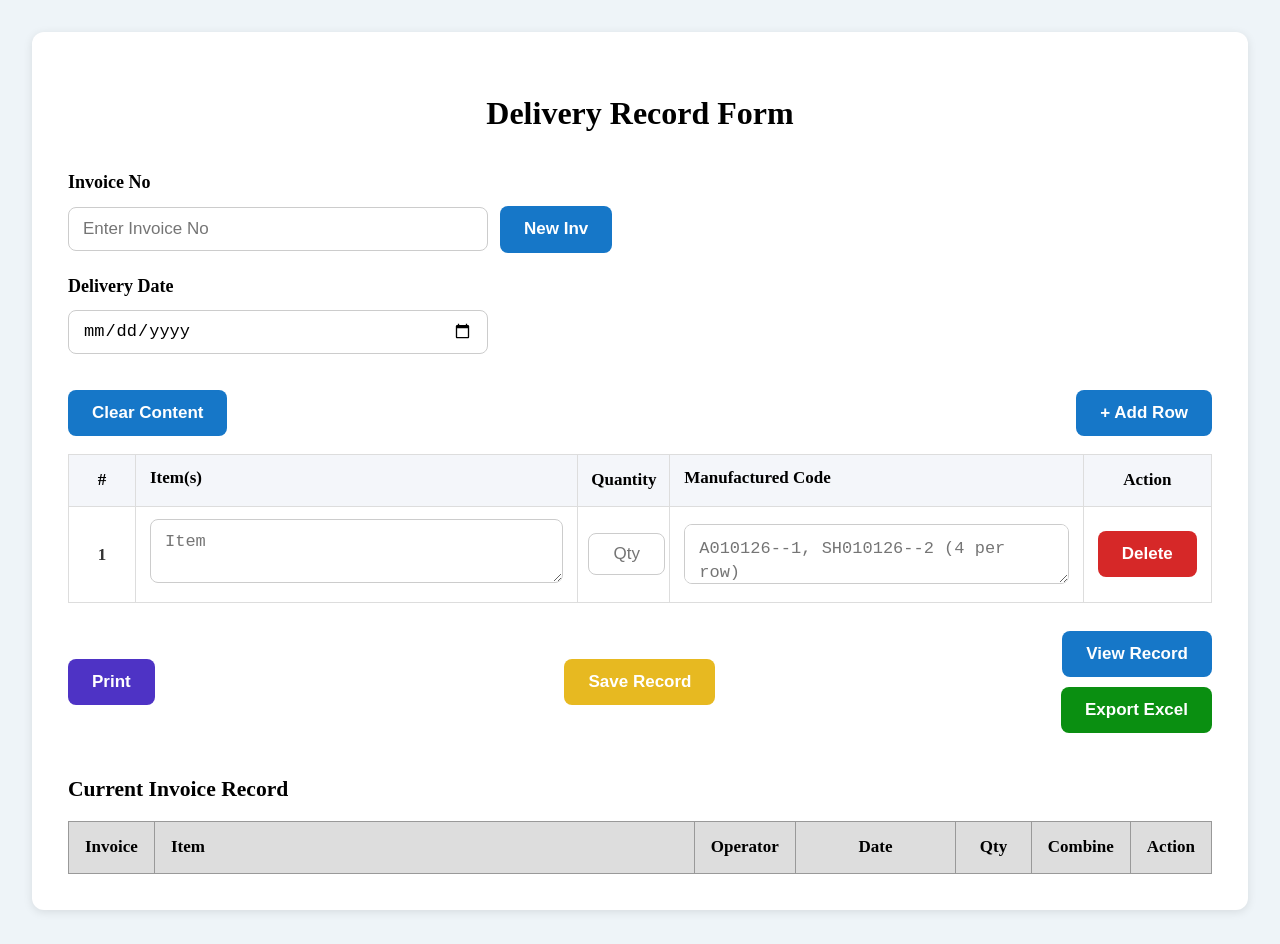
==== commit 37236a7a: "Add files via upload" ====
--- a/index.html
+++ b/index.html
@@ -113,7 +113,7 @@
 
             <td class="col-shrink col-qty-cell">
 
-              <input type="text" inputmode="numeric"class="qty-input" placeholder="Qty">
+              <input type="text" inputmode="numeric" class="qty-input" placeholder="Qty">
 
             </td>
 
@@ -142,28 +142,27 @@
 
     <div class="bottom-buttons">
 
-      <div class="bottom-left-group">
-
-        <button type="button" class="btn-left" onclick="window.print()">
-          Print
+      <button type="button" class="print-btn" onclick="window.print()">
+        Print
+      </button>
+
+      <button type="button" class="save-btn" onclick="saveRecord()">
+        Save Record
+      </button>
+
+      <div class="view-record-group">
+
+        <button type="button" class="view-btn" onclick="goToRecords()">
+          View Record
         </button>
 
-        <button type="button" onclick="exportDeliveryExcel()">
+        <button type="button" class="export-btn" onclick="exportDeliveryExcel()">
           Export Excel
         </button>
 
       </div>
 
-      <button type="button" class="btn-center" onclick="saveRecord()">
-        Save Record
-      </button>
-
-      <button type="button" class="btn-right" onclick="goToRecords()">
-        View Record
-      </button>
-
-    </div>
-
+    </div>
     <div class="current-record">
 
       <h2>Current Invoice Record</h2>
--- a/style.css
+++ b/style.css
@@ -3,7 +3,7 @@
   margin: 0;
   padding: clamp(12px, 2.5vw, 40px);
   background: #eef4f8;
-  font-family: Arial;
+  font-family: "Inter", "Segoe UI", 'Times New Roman', Times, serif, sans-serif;
   font-weight: 400;
   box-sizing: border-box;
 
@@ -266,7 +266,7 @@
   width: 51%;
   min-width: 160px;
   text-align: left;
-  vertical-align: top;
+  vertical-align: center;
   padding: 12px 14px;
   overflow: hidden;
   box-sizing: border-box;
@@ -346,7 +346,7 @@
 .entry-table tbody td.col-item-cell,
 .entry-table tbody td.col-batch-cell {
 
-  vertical-align: top;
+  vertical-align: middle;
 
 }
 
@@ -400,15 +400,20 @@
 
 }
 
-.bottom-left-group {
+.view-record-group {
+
+  justify-self: end;
 
   display: flex;
-  align-items: center;
-  gap: 12px;
-  justify-self: start;
-  flex-wrap: wrap;
-
-}
+  flex-direction: column;
+
+  gap: 10px;
+
+  align-items: flex-end;
+
+}
+
+
 
 .bottom-buttons .btn-left {
 
@@ -512,7 +517,7 @@
   @page {
     size: A4 portrait;
 
-    margin-top: 10mm;
+    margin-top: 5mm;
     margin-bottom: 0;
 
     margin-left: 10mm;
@@ -603,7 +608,7 @@
     white-space: nowrap;
     border-left: 1.5pt solid black;
     border-right: 1.5pt solid black;
-    vertical-align: top;
+    vertical-align: middle;
 
   }
 
@@ -617,7 +622,7 @@
   .print-table .batch-cell {
 
     white-space: normal;
-    
+
 
   }
 
@@ -643,7 +648,7 @@
     padding: 0;
     text-align: left;
     font-family: "Times New Roman";
-    font-size: 11pt;
+    font-size: 14pt;
     page-break-inside: avoid;
 
   }
@@ -881,24 +886,20 @@
 
   }
 
+
+
+  .bottom-left-group {
+
+    width: 100%;
+
+  }
+
   .bottom-buttons {
 
-    grid-template-columns: 1fr;
-
-  }
-
-  .bottom-left-group {
-
-    width: 100%;
-
-  }
-
-  .bottom-buttons .btn-left,
-  .bottom-buttons .btn-center,
-  .bottom-buttons .btn-right {
-
-    justify-self: stretch;
-    width: 100%;
+    display: grid;
+    grid-template-columns: auto 1fr auto;
+    gap: 16px;
+    align-items: center;
 
   }
 
@@ -943,6 +944,16 @@
 
   }
 
+  .view-record-group {
+
+    width: 100%;
+
+    align-items: stretch;
+
+  }
+
+
+
 
 
 }
@@ -970,71 +981,64 @@
 
 }
 
-.planning-layout {
-
-  display: grid;
-  grid-template-columns: 1.2fr 1fr;
-  gap: 24px;
-  align-items: start;
-
-}
-
-.planning-grid-wrap {
-
-  overflow: auto;
-
-}
-
-.planning-matrix {
-
-  width: 100%;
-  border-collapse: collapse;
-
-}
-
-.planning-matrix td {
-
-  border: 1px solid #999;
-  padding: 14px;
-  min-width: 120px;
-  text-align: center;
-  font-size: 17px;
-
-}
-
-@media (max-width:1000px) {
-
-  .planning-layout {
-
-    grid-template-columns: 1fr;
-
-  }
-
-}
-
-.batch-slot {
-
-  display: inline-block;
-  vertical-align: center;
-
-}
-
-.empty-slot {
-
-  display: inline-block;
-  min-width: 120px;
-  visibility: hidden;
-
-}
-
-.batch-comma {
-
-  display: inline-block;
-
-}
-
-.empty-slot {
-
-  visibility: hidden;
+
+
+.view-group {
+
+  display: flex;
+  flex-direction: column;
+  gap: 8px;
+  align-items: flex-start;
+
+}
+
+.view-group button {
+
+  width: auto;
+  min-width: auto;
+
+}
+
+.export-btn {
+
+  background: #0a8f11;
+  color: white;
+  border: none;
+  padding: 12px 24px;
+  border-radius: 8px;
+  cursor: pointer;
+  font-weight: 600;
+  font-size: 17px;
+  line-height: 1.3;
+
+}
+
+.print-btn {
+
+  background: #4e33c5;
+  justify-self: left;
+  display: flex;
+  flex-direction: column;
+  gap: 10px;
+  align-items: flex-end;
+
+
+}
+
+.save-btn {
+
+  background: #e7b921;
+  justify-self: center;
+  display: flex;
+  flex-direction: column;
+  gap: 10px;
+  align-items: flex-end;
+
+}
+
+.view-btn {
+
+  background: #1677c8;
+
 
 }
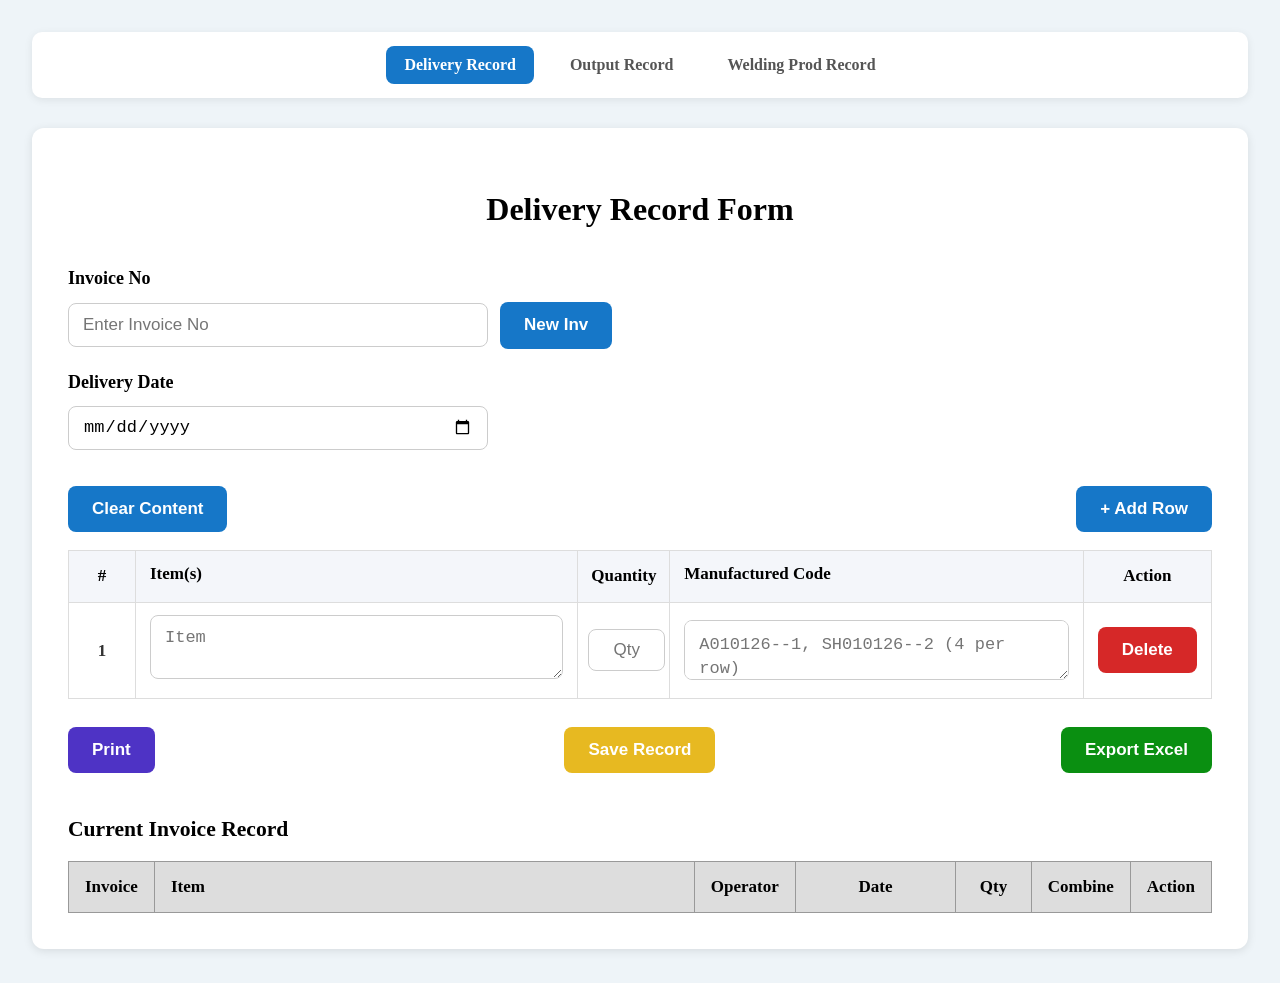
==== commit db816a79: "Add files via upload" ====
--- a/index.html
+++ b/index.html
@@ -7,7 +7,28 @@
 
   <meta name="viewport" content="width=device-width, initial-scale=1.0">
 
-  <title>Delivery Record Form</title>
+  <header class="app-header">
+
+
+    <nav class="top-nav">
+
+      <a href="index.html" class="nav-link active">
+        Delivery Record
+      </a>
+
+      <a href="records.html" class="nav-link">
+        Output Record
+      </a>
+
+      <a href="manual-plan.html" class="nav-link">
+        Welding Prod Record
+      </a>
+
+    </nav>
+
+  </header>
+
+  <link rel="stylesheet" href="header.css">
 
   <link rel="stylesheet" href="style.css">
 
@@ -152,14 +173,11 @@
 
       <div class="view-record-group">
 
-        <button type="button" class="view-btn" onclick="goToRecords()">
-          View Record
-        </button>
-
         <button type="button" class="export-btn" onclick="exportDeliveryExcel()">
           Export Excel
         </button>
 
+     
       </div>
 
     </div>
--- a/header.css
+++ b/header.css
@@ -0,0 +1,66 @@
+.app-header{
+
+    margin-bottom:30px;
+
+}
+
+.app-header h1{
+
+    margin-bottom:18px;
+    text-align:center;
+
+}
+
+.top-nav{
+
+    display:flex;
+    justify-content:center;
+    gap:18px;
+
+    background:white;
+
+    padding:14px;
+
+    border-radius:10px;
+
+    box-shadow:0 2px 8px rgba(0,0,0,.08);
+
+}
+
+.nav-link{
+
+    text-decoration:none;
+
+    color:#555;
+
+    font-weight:600;
+
+    padding:10px 18px;
+
+    border-radius:8px;
+
+}
+
+.nav-link:hover{
+
+    background:#eef5ff;
+
+}
+
+.nav-link.active{
+
+    background:#1677c8;
+
+    color:white;
+
+}
+
+@media(max-width:768px){
+
+    .top-nav{
+
+        flex-wrap:wrap;
+
+    }
+
+}
--- a/style.css
+++ b/style.css
@@ -1041,4 +1041,5 @@
   background: #1677c8;
 
 
-}+}
+
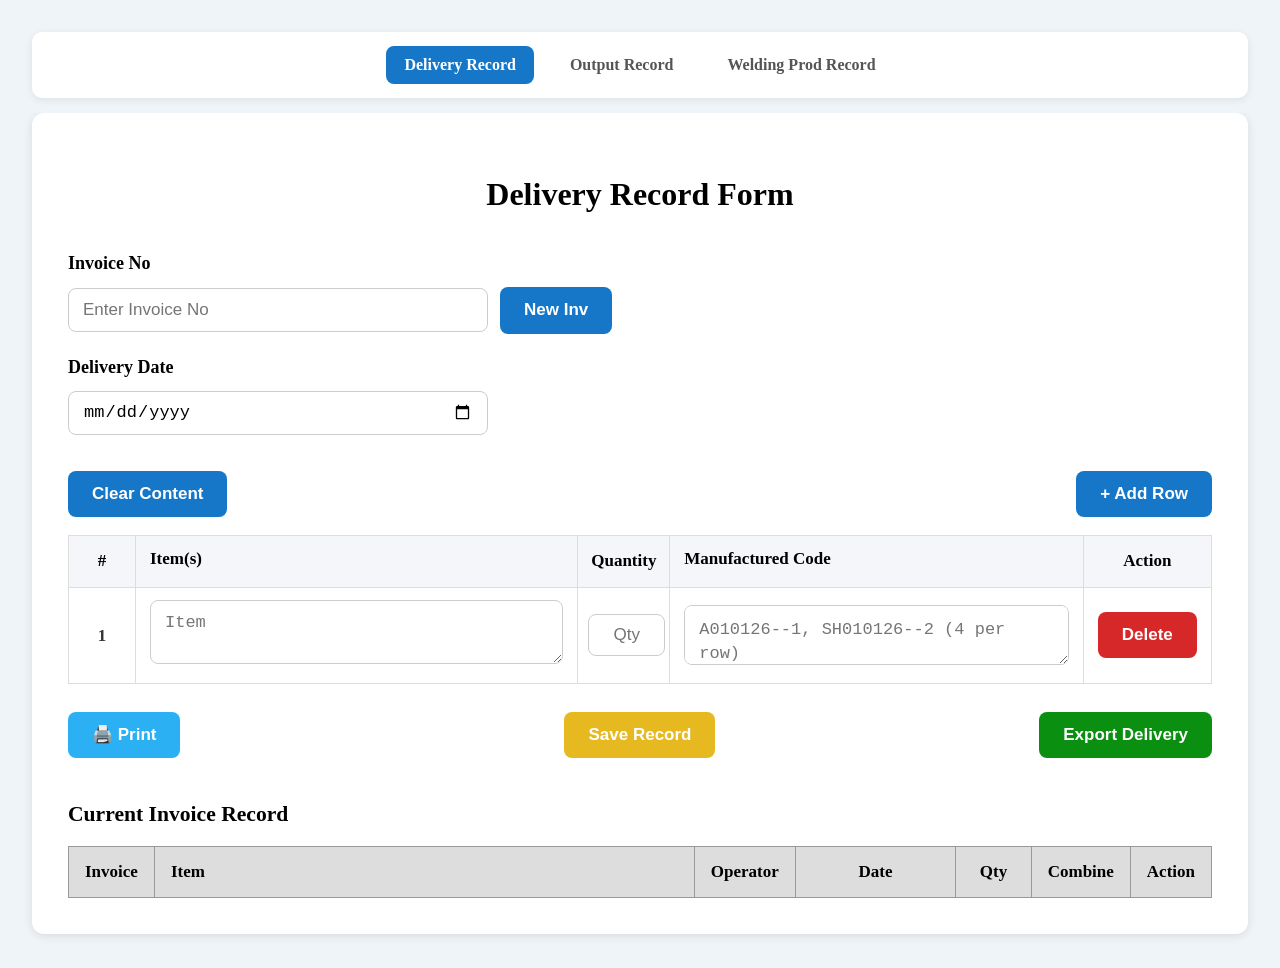
==== commit e9fff0e7: "Add files via upload" ====
--- a/index.html
+++ b/index.html
@@ -164,7 +164,7 @@
     <div class="bottom-buttons">
 
       <button type="button" class="print-btn" onclick="window.print()">
-        Print
+        🖨️ Print
       </button>
 
       <button type="button" class="save-btn" onclick="saveRecord()">
@@ -174,7 +174,7 @@
       <div class="view-record-group">
 
         <button type="button" class="export-btn" onclick="exportDeliveryExcel()">
-          Export Excel
+          Export Delivery
         </button>
 
      
--- a/header.css
+++ b/header.css
@@ -1,65 +1,72 @@
-.app-header{
+.app-header {
 
-    margin-bottom:30px;
+    position: sticky;
+    top: 0;
+
+    z-index: 999;
+
+    background: #eef4f8;
+
+    padding-bottom: 15px;
 
 }
 
-.app-header h1{
+.app-header h1 {
 
-    margin-bottom:18px;
-    text-align:center;
+    margin-bottom: 18px;
+    text-align: center;
 
 }
 
-.top-nav{
+.top-nav {
 
-    display:flex;
-    justify-content:center;
-    gap:18px;
+    display: flex;
+    justify-content: center;
+    gap: 18px;
 
-    background:white;
+    background: white;
 
-    padding:14px;
+    padding: 14px;
 
-    border-radius:10px;
+    border-radius: 10px;
 
-    box-shadow:0 2px 8px rgba(0,0,0,.08);
+    box-shadow: 0 2px 8px rgba(0, 0, 0, .08);
 
 }
 
-.nav-link{
+.nav-link {
 
-    text-decoration:none;
+    text-decoration: none;
 
-    color:#555;
+    color: #555;
 
-    font-weight:600;
+    font-weight: 600;
 
-    padding:10px 18px;
+    padding: 10px 18px;
 
-    border-radius:8px;
+    border-radius: 8px;
 
 }
 
-.nav-link:hover{
+.nav-link:hover {
 
-    background:#eef5ff;
+    background: #eef5ff;
 
 }
 
-.nav-link.active{
+.nav-link.active {
 
-    background:#1677c8;
+    background: #1677c8;
 
-    color:white;
+    color: white;
 
 }
 
-@media(max-width:768px){
+@media(max-width:768px) {
 
-    .top-nav{
+    .top-nav {
 
-        flex-wrap:wrap;
+        flex-wrap: wrap;
 
     }
 
--- a/style.css
+++ b/style.css
@@ -1015,7 +1015,7 @@
 
 .print-btn {
 
-  background: #4e33c5;
+  background: #2ab0f3;
   justify-self: left;
   display: flex;
   flex-direction: column;
@@ -1043,3 +1043,16 @@
 
 }
 
+
+.export-output-btn{
+
+    background:#42d347;
+    color:white;
+
+}
+
+.export-output-btn:hover{
+
+    background:#72e022;
+
+}
